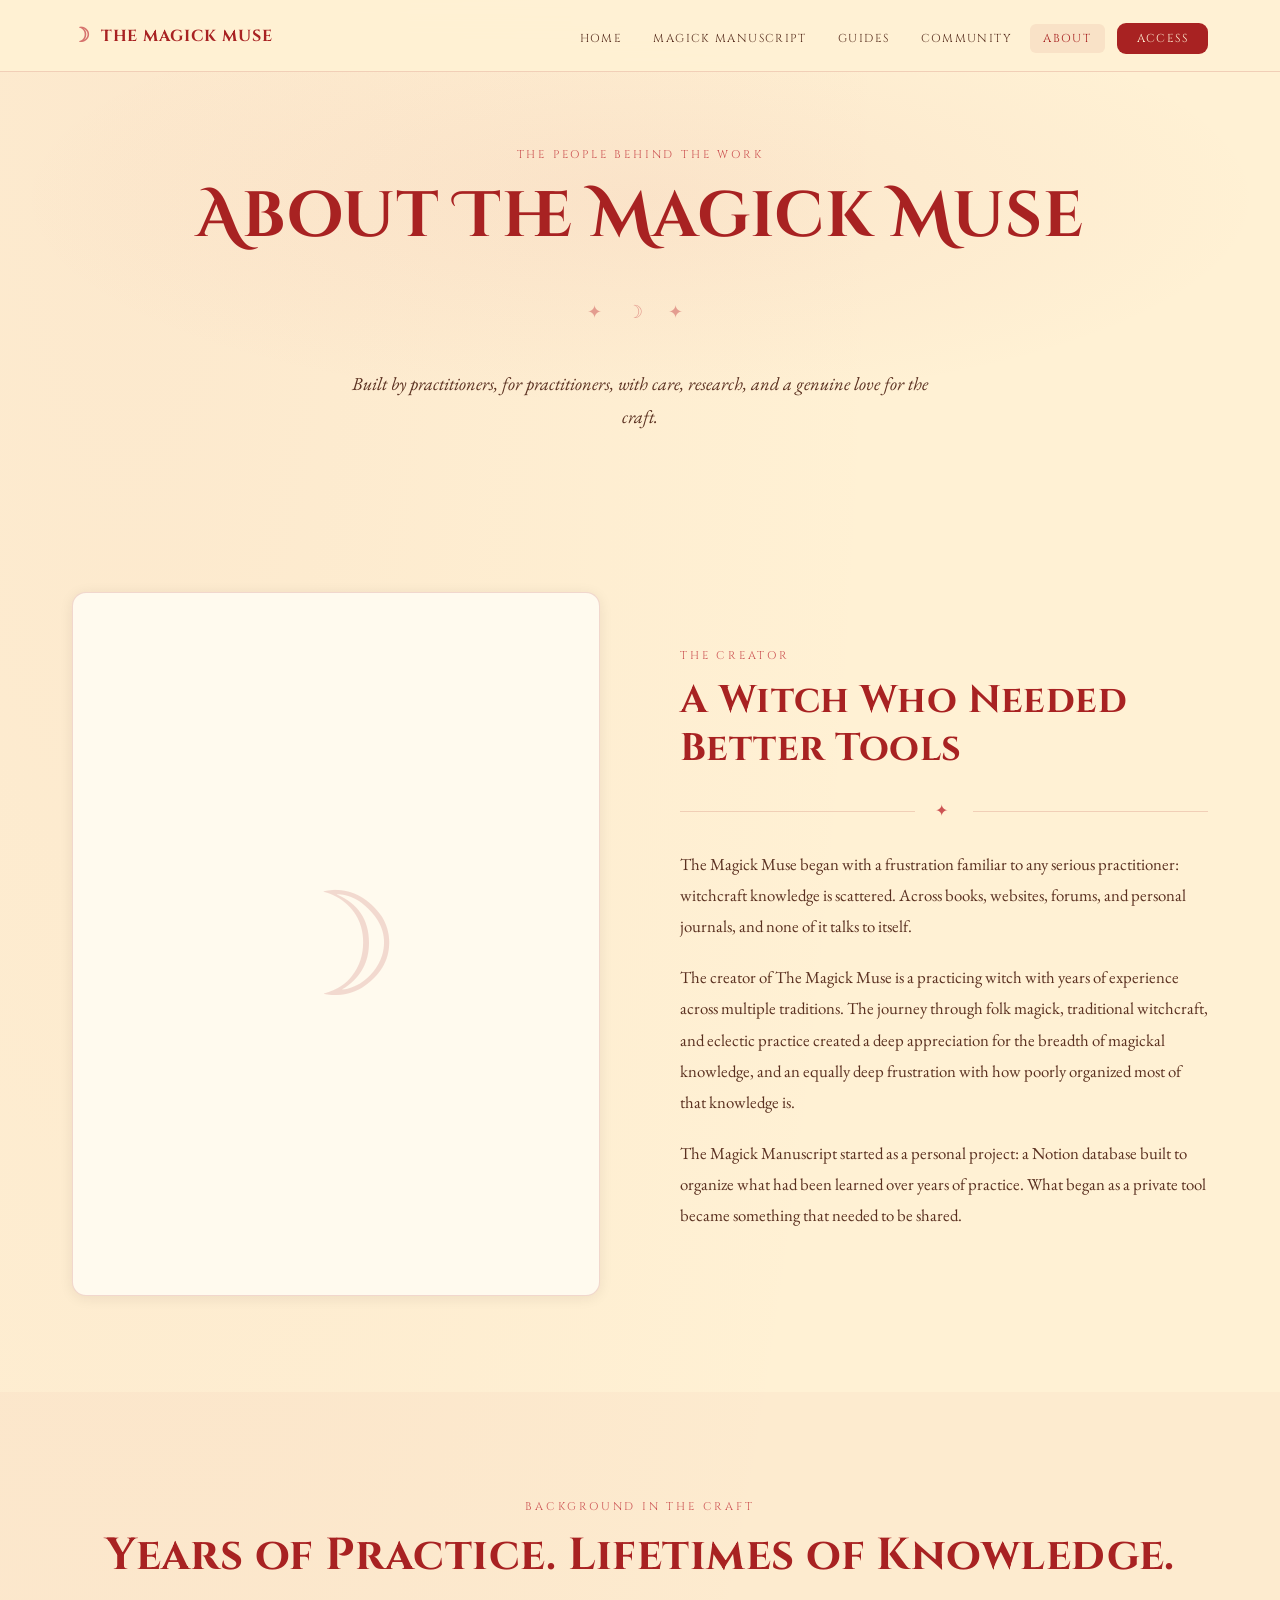
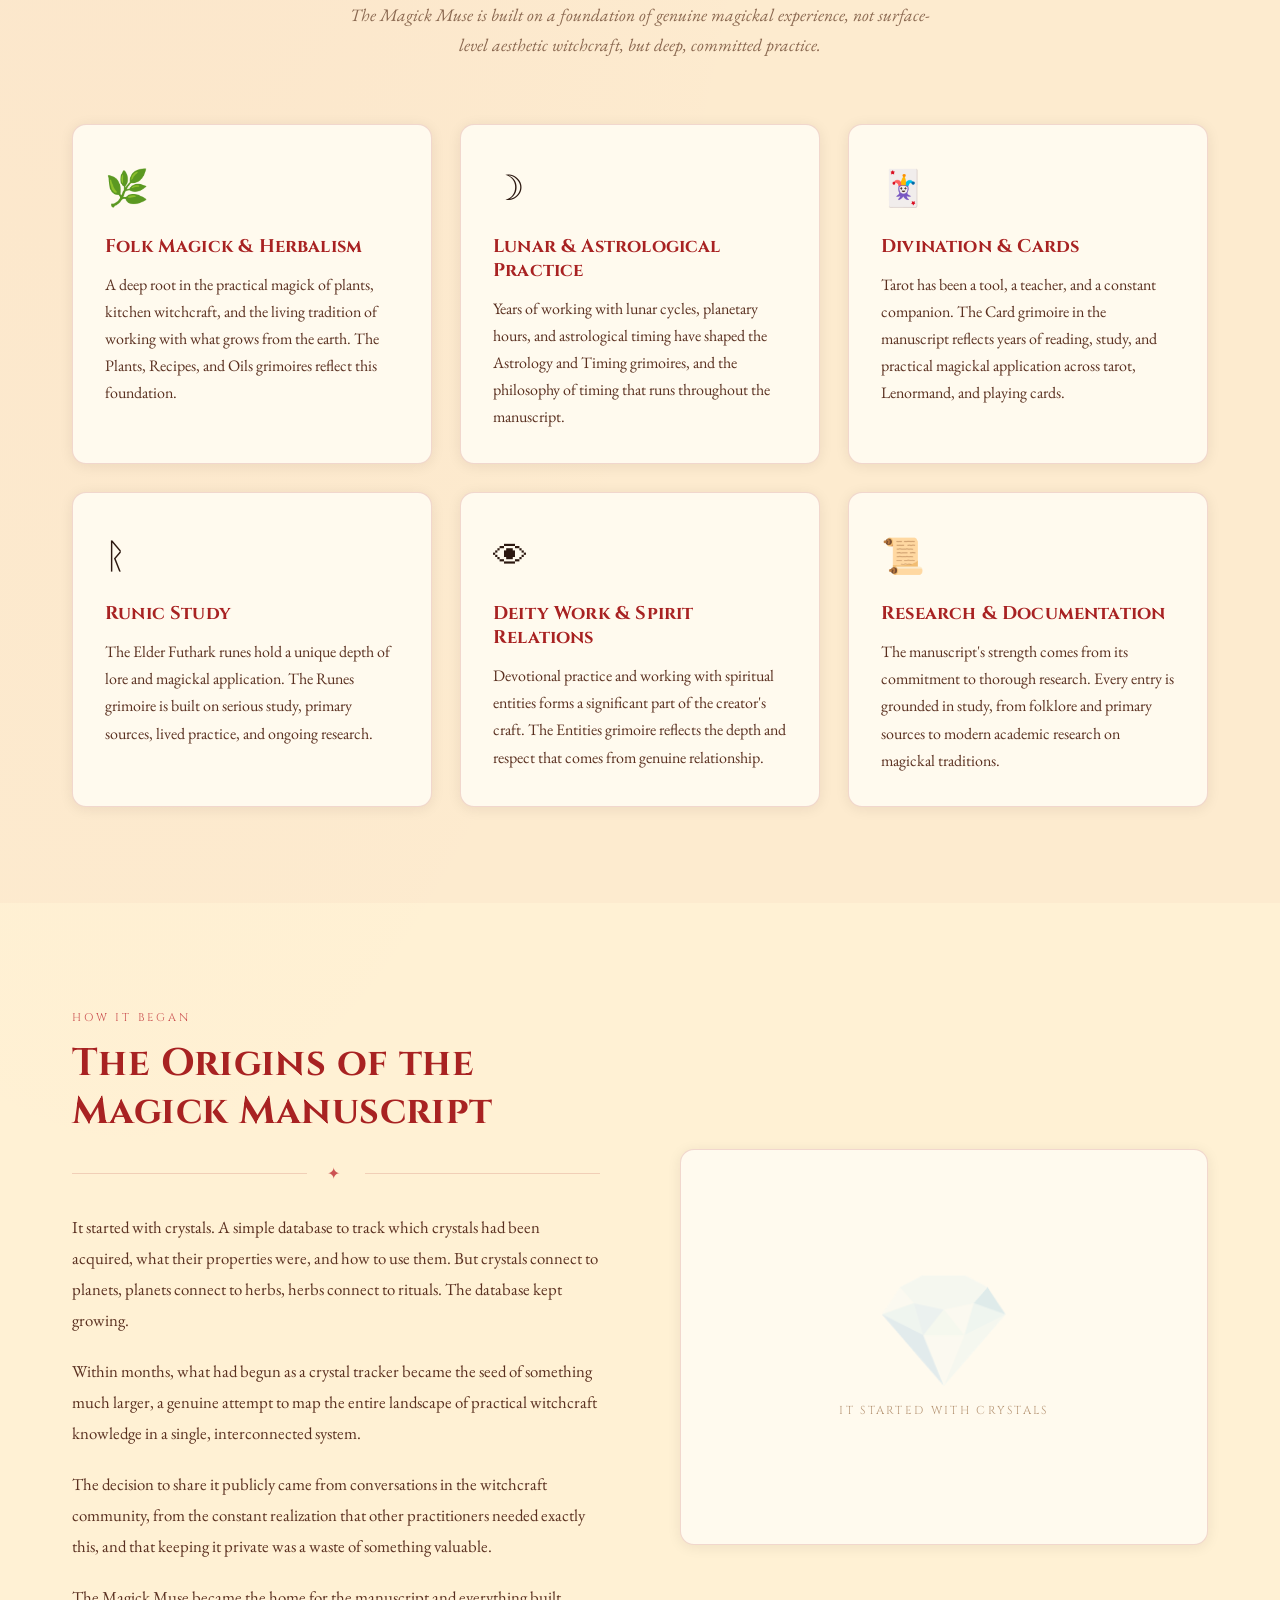
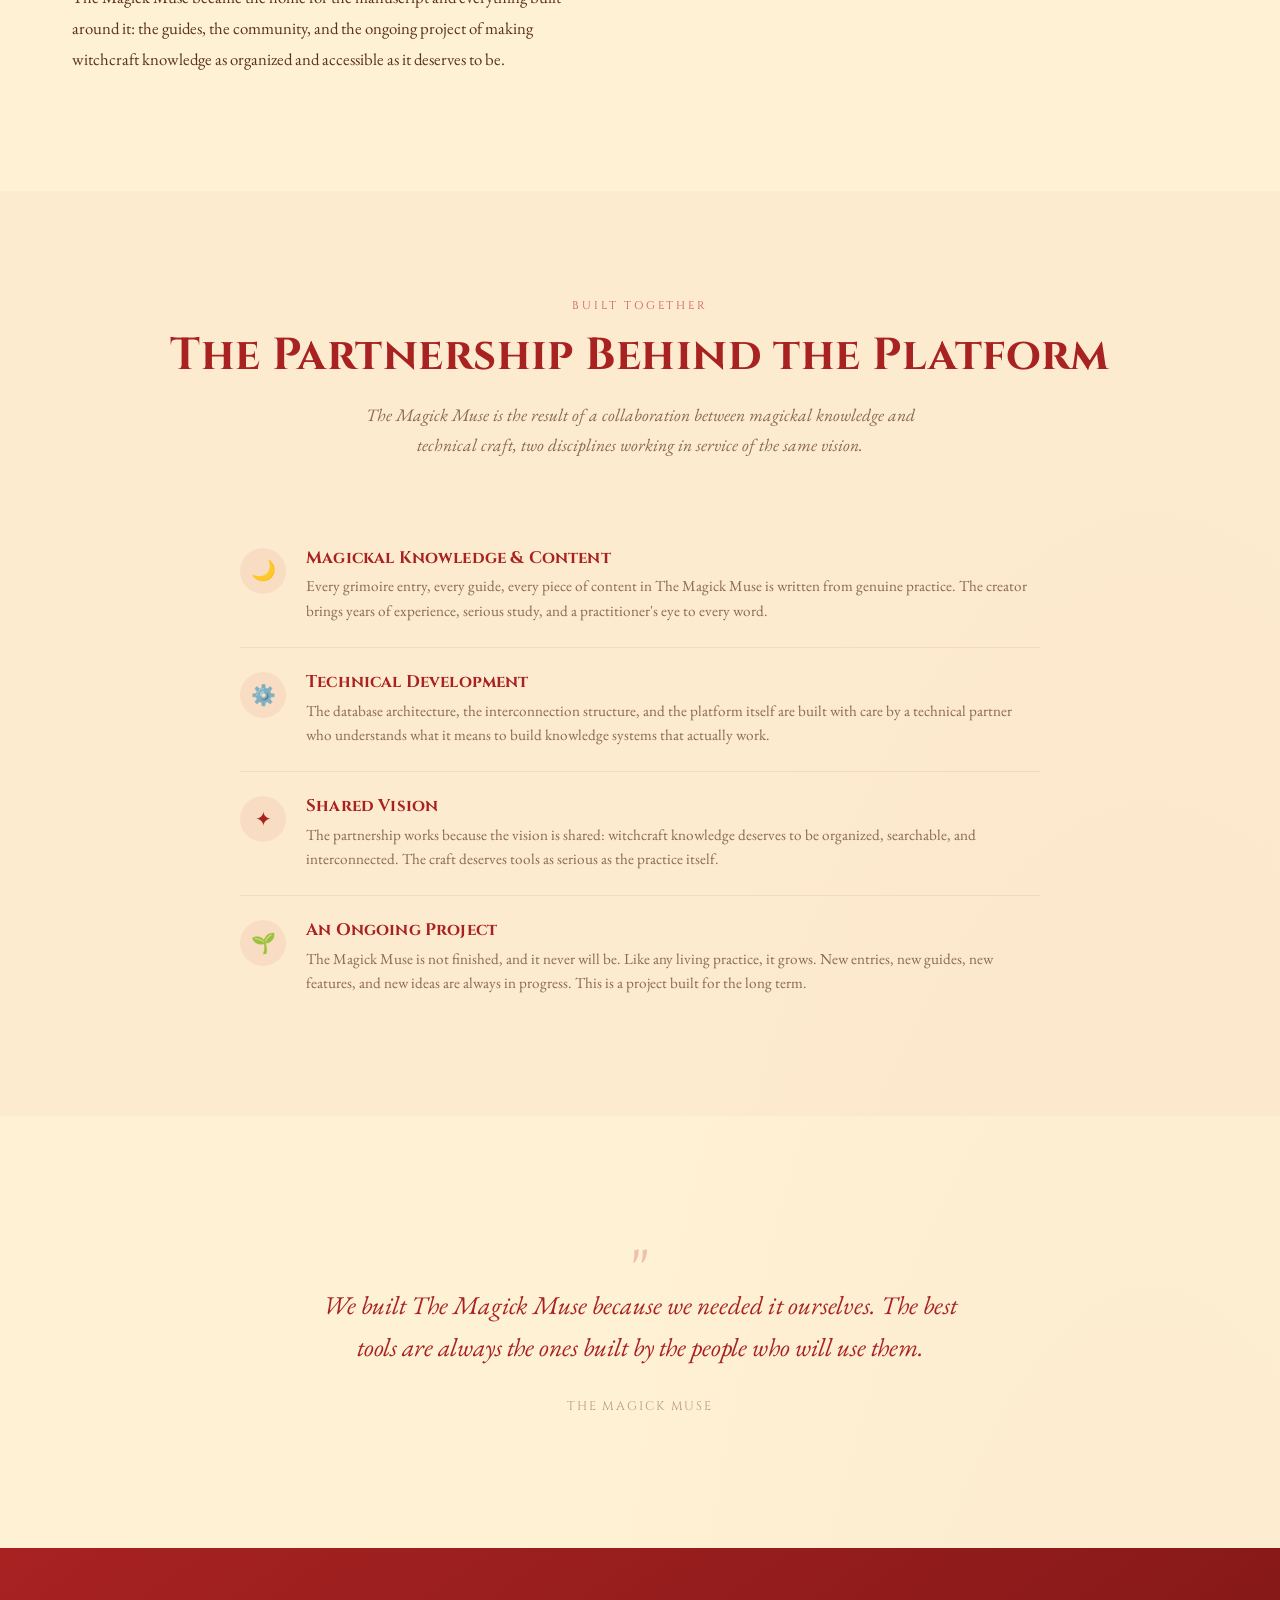
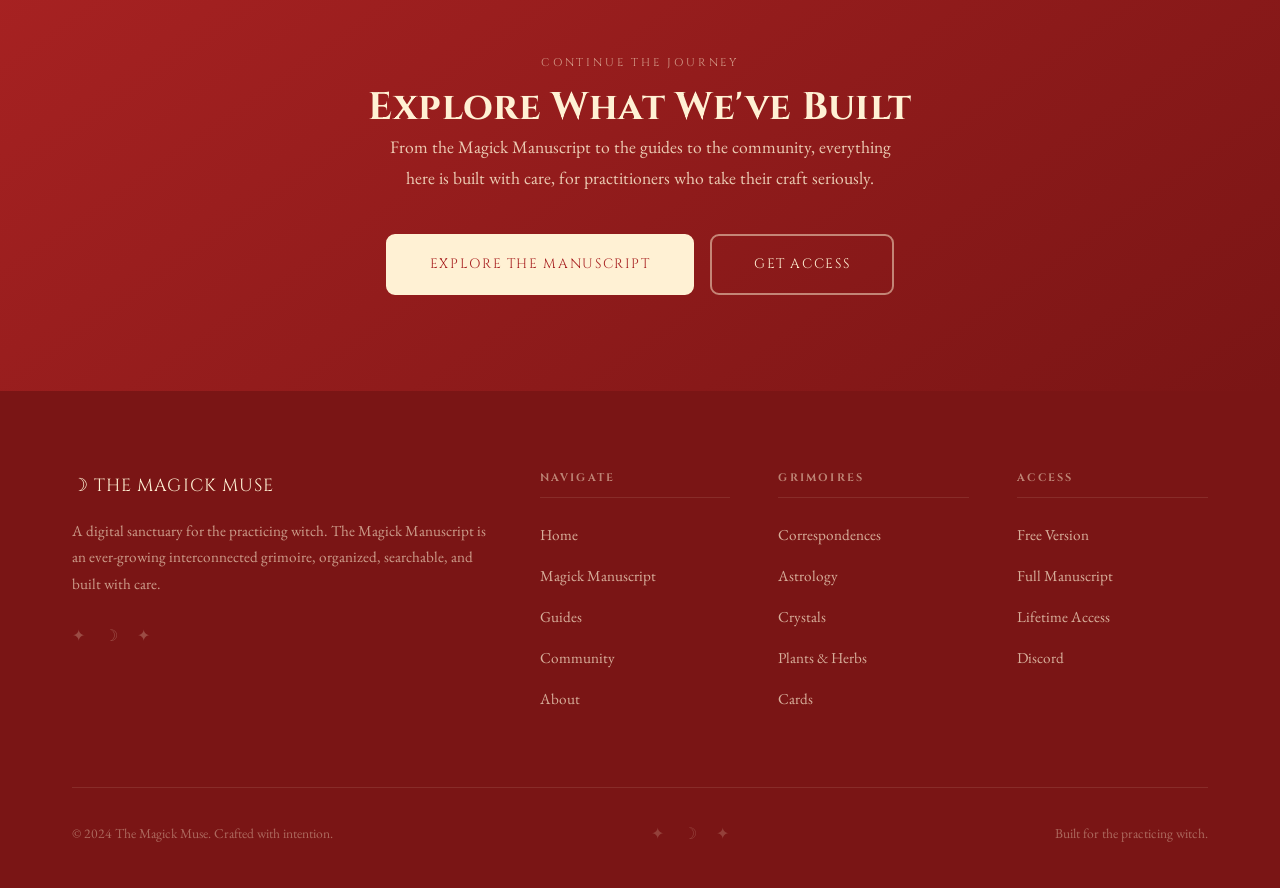
==== about.html @ 33ed50da "Add complete Magick Muse website (6 pages) Built full static site for The Magick Muse witchcraft kno" ====
<!DOCTYPE html>
<html lang="en">
<head>
  <meta charset="UTF-8" />
  <meta name="viewport" content="width=device-width, initial-scale=1.0" />
  <meta name="description" content="About The Magick Muse — who built it, why, and how the Magick Manuscript came to be." />
  <title>About — The Magick Muse</title>
  <link rel="stylesheet" href="styles.css" />
</head>
<body>

  <!-- NAVIGATION -->
  <nav class="nav" role="navigation" aria-label="Main navigation">
    <div class="nav-inner">
      <a href="index.html" class="nav-logo">
        <span class="nav-logo-symbol">☽</span>
        The Magick Muse
      </a>
      <button class="nav-toggle" aria-label="Toggle navigation" aria-expanded="false">
        <span></span><span></span><span></span>
      </button>
      <ul class="nav-links" role="list">
        <li><a href="index.html">Home</a></li>
        <li><a href="manuscript.html">Magick Manuscript</a></li>
        <li><a href="guides.html">Guides</a></li>
        <li><a href="community.html">Community</a></li>
        <li><a href="about.html" class="active">About</a></li>
        <li><a href="access.html" class="nav-cta">Access</a></li>
      </ul>
    </div>
  </nav>

  <main>

    <!-- PAGE HERO -->
    <section class="page-hero">
      <div class="container page-hero-inner">
        <span class="section-label">The People Behind the Work</span>
        <h1>About The Magick Muse</h1>
        <div class="ornament-line" aria-hidden="true">✦ ☽ ✦</div>
        <p>
          Built by practitioners, for practitioners, with care, research,
          and a genuine love for the craft.
        </p>
      </div>
    </section>

    <!-- CREATOR STORY -->
    <section class="section">
      <div class="container">
        <div class="content-split">
          <div class="about-portrait reveal" aria-hidden="true">☽</div>

          <div class="content-text reveal reveal-delay-2">
            <span class="section-label">The Creator</span>
            <h2>A Witch Who Needed Better Tools</h2>
            <div class="sep"><span class="sep-icon">✦</span></div>
            <p>
              The Magick Muse began with a frustration familiar to any serious practitioner:
              witchcraft knowledge is scattered. Across books, websites, forums, and personal
              journals, and none of it talks to itself.
            </p>
            <p>
              The creator of The Magick Muse is a practicing witch with years of experience
              across multiple traditions. The journey through folk magick, traditional witchcraft,
              and eclectic practice created a deep appreciation for the breadth of magickal
              knowledge, and an equally deep frustration with how poorly organized
              most of that knowledge is.
            </p>
            <p>
              The Magick Manuscript started as a personal project: a Notion database built
              to organize what had been learned over years of practice. What began as a private
              tool became something that needed to be shared.
            </p>
          </div>
        </div>
      </div>
    </section>

    <!-- BACKGROUND IN CRAFT -->
    <section class="section section-alt">
      <div class="container">
        <div class="section-header">
          <span class="section-label">Background in the Craft</span>
          <h2 class="section-title">Years of Practice. Lifetimes of Knowledge.</h2>
          <p class="section-subtitle">
            The Magick Muse is built on a foundation of genuine magickal experience,
            not surface-level aesthetic witchcraft, but deep, committed practice.
          </p>
        </div>

        <div class="grid-3">
          <div class="card reveal">
            <span class="card-icon" aria-hidden="true">🌿</span>
            <h3 class="card-title">Folk Magick &amp; Herbalism</h3>
            <p class="card-text">
              A deep root in the practical magick of plants, kitchen witchcraft, and the
              living tradition of working with what grows from the earth. The Plants,
              Recipes, and Oils grimoires reflect this foundation.
            </p>
          </div>

          <div class="card reveal reveal-delay-2">
            <span class="card-icon" aria-hidden="true">☽</span>
            <h3 class="card-title">Lunar &amp; Astrological Practice</h3>
            <p class="card-text">
              Years of working with lunar cycles, planetary hours, and astrological
              timing have shaped the Astrology and Timing grimoires, and the philosophy
              of timing that runs throughout the manuscript.
            </p>
          </div>

          <div class="card reveal reveal-delay-4">
            <span class="card-icon" aria-hidden="true">🃏</span>
            <h3 class="card-title">Divination &amp; Cards</h3>
            <p class="card-text">
              Tarot has been a tool, a teacher, and a constant companion. The Card
              grimoire in the manuscript reflects years of reading, study, and practical
              magickal application across tarot, Lenormand, and playing cards.
            </p>
          </div>

          <div class="card reveal">
            <span class="card-icon" aria-hidden="true">ᚱ</span>
            <h3 class="card-title">Runic Study</h3>
            <p class="card-text">
              The Elder Futhark runes hold a unique depth of lore and magickal application.
              The Runes grimoire is built on serious study, primary sources, lived practice,
              and ongoing research.
            </p>
          </div>

          <div class="card reveal reveal-delay-2">
            <span class="card-icon" aria-hidden="true">👁</span>
            <h3 class="card-title">Deity Work &amp; Spirit Relations</h3>
            <p class="card-text">
              Devotional practice and working with spiritual entities forms a significant
              part of the creator's craft. The Entities grimoire reflects the depth
              and respect that comes from genuine relationship.
            </p>
          </div>

          <div class="card reveal reveal-delay-4">
            <span class="card-icon" aria-hidden="true">📜</span>
            <h3 class="card-title">Research &amp; Documentation</h3>
            <p class="card-text">
              The manuscript's strength comes from its commitment to thorough research.
              Every entry is grounded in study, from folklore and primary sources to
              modern academic research on magickal traditions.
            </p>
          </div>
        </div>
      </div>
    </section>

    <!-- ORIGINS OF THE PROJECT -->
    <section class="section">
      <div class="container">
        <div class="content-split">
          <div class="content-text reveal">
            <span class="section-label">How It Began</span>
            <h2>The Origins of the Magick Manuscript</h2>
            <div class="sep"><span class="sep-icon">✦</span></div>
            <p>
              It started with crystals. A simple database to track which crystals had
              been acquired, what their properties were, and how to use them. But crystals
              connect to planets, planets connect to herbs, herbs connect to rituals.
              The database kept growing.
            </p>
            <p>
              Within months, what had begun as a crystal tracker became the seed of
              something much larger, a genuine attempt to map the entire landscape of
              practical witchcraft knowledge in a single, interconnected system.
            </p>
            <p>
              The decision to share it publicly came from conversations in the witchcraft
              community, from the constant realization that other practitioners needed
              exactly this, and that keeping it private was a waste of something valuable.
            </p>
            <p>
              The Magick Muse became the home for the manuscript and everything built
              around it: the guides, the community, and the ongoing project of making
              witchcraft knowledge as organized and accessible as it deserves to be.
            </p>
          </div>

          <div class="content-visual reveal reveal-delay-2">
            <div class="content-visual-symbol" aria-hidden="true">💎</div>
            <span class="content-visual-label">It Started with Crystals</span>
          </div>
        </div>
      </div>
    </section>

    <!-- PARTNERSHIP -->
    <section class="section section-alt">
      <div class="container">
        <div class="section-header">
          <span class="section-label">Built Together</span>
          <h2 class="section-title">The Partnership Behind the Platform</h2>
          <p class="section-subtitle">
            The Magick Muse is the result of a collaboration between magickal knowledge
            and technical craft, two disciplines working in service of the same vision.
          </p>
        </div>

        <div style="max-width: 800px; margin: 0 auto;">
          <div class="feature-list">
            <div class="feature-item reveal">
              <div class="feature-icon" aria-hidden="true">🌙</div>
              <div class="feature-body">
                <h4>Magickal Knowledge &amp; Content</h4>
                <p>
                  Every grimoire entry, every guide, every piece of content in The Magick Muse
                  is written from genuine practice. The creator brings years of experience,
                  serious study, and a practitioner's eye to every word.
                </p>
              </div>
            </div>
            <div class="feature-item reveal reveal-delay-1">
              <div class="feature-icon" aria-hidden="true">⚙️</div>
              <div class="feature-body">
                <h4>Technical Development</h4>
                <p>
                  The database architecture, the interconnection structure, and the platform
                  itself are built with care by a technical partner who understands what it
                  means to build knowledge systems that actually work.
                </p>
              </div>
            </div>
            <div class="feature-item reveal reveal-delay-2">
              <div class="feature-icon" aria-hidden="true">✦</div>
              <div class="feature-body">
                <h4>Shared Vision</h4>
                <p>
                  The partnership works because the vision is shared: witchcraft knowledge
                  deserves to be organized, searchable, and interconnected. The craft deserves
                  tools as serious as the practice itself.
                </p>
              </div>
            </div>
            <div class="feature-item reveal reveal-delay-3">
              <div class="feature-icon" aria-hidden="true">🌱</div>
              <div class="feature-body">
                <h4>An Ongoing Project</h4>
                <p>
                  The Magick Muse is not finished, and it never will be. Like any living practice,
                  it grows. New entries, new guides, new features, and new ideas are always in progress.
                  This is a project built for the long term.
                </p>
              </div>
            </div>
          </div>
        </div>
      </div>
    </section>

    <!-- PHILOSOPHY -->
    <section class="section-sm">
      <div class="container">
        <div class="quote-block reveal">
          <div class="quote-mark" aria-hidden="true">"</div>
          <p class="quote-text">
            We built The Magick Muse because we needed it ourselves. The best
            tools are always the ones built by the people who will use them.
          </p>
          <span class="quote-source">The Magick Muse</span>
        </div>
      </div>
    </section>

    <!-- CTA -->
    <section class="cta-section">
      <div class="container">
        <span class="section-label">Continue the Journey</span>
        <h2>Explore What We've Built</h2>
        <p>
          From the Magick Manuscript to the guides to the community, everything here
          is built with care, for practitioners who take their craft seriously.
        </p>
        <div class="btn-group center">
          <a href="manuscript.html" class="btn btn-cream btn-lg">Explore the Manuscript</a>
          <a href="access.html" class="btn btn-secondary btn-lg" style="border-color: rgba(255,241,212,0.5); color: var(--cream);">
            Get Access
          </a>
        </div>
      </div>
    </section>

  </main>

  <!-- FOOTER -->
  <footer class="footer">
    <div class="container">
      <div class="footer-grid">
        <div class="footer-brand">
          <span class="footer-logo">☽ The Magick Muse</span>
          <p>
            A digital sanctuary for the practicing witch. The Magick Manuscript is an ever-growing
            interconnected grimoire, organized, searchable, and built with care.
          </p>
          <div class="footer-deco" aria-hidden="true">✦ ☽ ✦</div>
        </div>
        <div class="footer-col">
          <h5>Navigate</h5>
          <ul>
            <li><a href="index.html">Home</a></li>
            <li><a href="manuscript.html">Magick Manuscript</a></li>
            <li><a href="guides.html">Guides</a></li>
            <li><a href="community.html">Community</a></li>
            <li><a href="about.html">About</a></li>
          </ul>
        </div>
        <div class="footer-col">
          <h5>Grimoires</h5>
          <ul>
            <li><a href="manuscript.html">Correspondences</a></li>
            <li><a href="manuscript.html">Astrology</a></li>
            <li><a href="manuscript.html">Crystals</a></li>
            <li><a href="manuscript.html">Plants &amp; Herbs</a></li>
            <li><a href="manuscript.html">Cards</a></li>
          </ul>
        </div>
        <div class="footer-col">
          <h5>Access</h5>
          <ul>
            <li><a href="access.html">Free Version</a></li>
            <li><a href="access.html">Full Manuscript</a></li>
            <li><a href="access.html">Lifetime Access</a></li>
            <li><a href="community.html">Discord</a></li>
          </ul>
        </div>
      </div>
      <div class="footer-bottom">
        <p>© 2024 The Magick Muse. Crafted with intention.</p>
        <span class="footer-bottom-sym" aria-hidden="true">✦ ☽ ✦</span>
        <p>Built for the practicing witch.</p>
      </div>
    </div>
  </footer>

  <script src="script.js"></script>
</body>
</html>
---- styles.css ----
/*
 * THE MAGICK MUSE — Main Stylesheet
 * Font Mapping:
 *   "Magic Retro"  → Cinzel Decorative  (hero titles, display use only)
 *   "Franceus"     → EB Garamond        (all body / readable text)
 */

@import url('https://fonts.googleapis.com/css2?family=Cinzel+Decorative:wght@400;700&family=Cinzel:wght@400;500;600;700&family=EB+Garamond:ital,wght@0,400;0,500;0,600;1,400;1,500&display=swap');

/* ============================================
   CSS CUSTOM PROPERTIES
   ============================================ */

:root {
  /* Brand Colors */
  --cream:        #fff1d4;
  --cream-light:  #fffcf0;
  --cream-mid:    #f7e8c0;
  --muted-red:    #cc5353;
  --deep-red:     #a82222;
  --dark-red:     #7a1515;

  /* Text */
  --text-dark:    #2c1810;
  --text-mid:     #5a3020;
  --text-light:   #8a6850;
  --text-faint:   #b89878;

  /* Surface */
  --card-bg:      #fffaee;
  --card-bg-alt:  rgba(255, 248, 235, 0.85);

  /* Borders & Shadows */
  --border:       rgba(168, 34, 34, 0.16);
  --border-light: rgba(168, 34, 34, 0.08);
  --shadow-xs:    0 1px 6px  rgba(44, 24, 16, 0.06);
  --shadow-sm:    0 2px 14px rgba(44, 24, 16, 0.08);
  --shadow:       0 4px 28px rgba(44, 24, 16, 0.11);
  --shadow-lg:    0 8px 44px rgba(44, 24, 16, 0.15);

  /* Layout */
  --radius:       14px;
  --radius-sm:    9px;
  --radius-xs:    6px;
  --max-width:    1200px;
  --nav-h:        72px;

  /* Transitions */
  --ease:         0.3s ease;
  --ease-out:     0.4s cubic-bezier(0.22, 0.61, 0.36, 1);

  /* Fonts */
  --font-display: 'Cinzel Decorative', Georgia, serif;
  --font-heading: 'Cinzel', Georgia, serif;
  --font-body:    'EB Garamond', 'Garamond', Georgia, serif;
}

/* ============================================
   RESET & BASE
   ============================================ */

*, *::before, *::after {
  box-sizing: border-box;
  margin: 0;
  padding: 0;
}

html {
  scroll-behavior: smooth;
  -webkit-text-size-adjust: 100%;
}

body {
  font-family: var(--font-body);
  font-size: 18px;
  line-height: 1.75;
  color: var(--text-dark);
  background-color: var(--cream);
  background-image:
    radial-gradient(ellipse 60% 50% at 10% 0%,   rgba(204, 83, 83, 0.055) 0%, transparent 100%),
    radial-gradient(ellipse 50% 40% at 90% 100%,  rgba(168, 34, 34, 0.04)  0%, transparent 100%);
  min-height: 100vh;
}

img {
  display: block;
  max-width: 100%;
}

ul { list-style: none; }

/* ============================================
   TYPOGRAPHY
   ============================================ */

h1, h2, h3, h4, h5, h6 {
  font-family: var(--font-heading);
  color: var(--deep-red);
  line-height: 1.25;
  letter-spacing: 0.01em;
}

h1 { font-size: clamp(2rem,   5vw,  3.5rem); }
h2 { font-size: clamp(1.6rem, 3vw,  2.4rem); }
h3 { font-size: clamp(1.2rem, 2vw,  1.6rem); }
h4 { font-size: 1.15rem; }

p {
  font-family: var(--font-body);
  color: var(--text-mid);
  margin-bottom: 1.1rem;
}
p:last-child { margin-bottom: 0; }

a {
  color: var(--deep-red);
  text-decoration: none;
  transition: color var(--ease);
}
a:hover { color: var(--muted-red); }

strong { font-weight: 600; color: var(--text-dark); }

em { font-style: italic; }

/* ============================================
   NAVIGATION
   ============================================ */

.nav {
  position: fixed;
  top: 0; left: 0; right: 0;
  z-index: 900;
  height: var(--nav-h);
  background: rgba(255, 241, 212, 0.92);
  backdrop-filter: blur(16px);
  -webkit-backdrop-filter: blur(16px);
  border-bottom: 1px solid var(--border);
}

.nav-inner {
  max-width: var(--max-width);
  margin: 0 auto;
  padding: 0 2rem;
  height: 100%;
  display: flex;
  align-items: center;
  justify-content: space-between;
  gap: 2rem;
}

.nav-logo {
  display: flex;
  align-items: center;
  gap: 0.6rem;
  font-family: var(--font-heading);
  font-size: 1rem;
  font-weight: 700;
  color: var(--deep-red);
  letter-spacing: 0.06em;
  text-transform: uppercase;
  white-space: nowrap;
}
.nav-logo:hover { color: var(--dark-red); }

.nav-logo-symbol {
  font-size: 1.25rem;
  color: var(--muted-red);
  opacity: 0.8;
}

.nav-links {
  display: flex;
  align-items: center;
  gap: 0.25rem;
}

.nav-links a {
  font-family: var(--font-heading);
  font-size: 0.72rem;
  letter-spacing: 0.12em;
  text-transform: uppercase;
  color: var(--text-mid);
  padding: 0.45rem 0.85rem;
  border-radius: var(--radius-xs);
  transition: all var(--ease);
  white-space: nowrap;
}
.nav-links a:hover,
.nav-links a.active {
  color: var(--deep-red);
  background: rgba(168, 34, 34, 0.07);
}

.nav-cta {
  background: var(--deep-red) !important;
  color: var(--cream) !important;
  padding: 0.5rem 1.25rem !important;
  border-radius: var(--radius-sm) !important;
  margin-left: 0.5rem;
}
.nav-cta:hover {
  background: var(--dark-red) !important;
  color: var(--cream) !important;
}

/* Mobile Toggle */
.nav-toggle {
  display: none;
  flex-direction: column;
  justify-content: center;
  gap: 5px;
  width: 36px; height: 36px;
  background: none;
  border: none;
  cursor: pointer;
  padding: 6px;
}
.nav-toggle span {
  display: block;
  width: 100%;
  height: 2px;
  background: var(--deep-red);
  border-radius: 2px;
  transition: all var(--ease);
}
.nav-toggle.open span:nth-child(1) { transform: translateY(7px) rotate(45deg); }
.nav-toggle.open span:nth-child(2) { opacity: 0; }
.nav-toggle.open span:nth-child(3) { transform: translateY(-7px) rotate(-45deg); }

/* ============================================
   LAYOUT UTILITIES
   ============================================ */

.container {
  max-width: var(--max-width);
  margin: 0 auto;
  padding: 0 2rem;
}

.section {
  padding: 6rem 0;
}
.section-lg {
  padding: 8rem 0;
}
.section-sm {
  padding: 4rem 0;
}

.section-alt {
  background: rgba(204, 83, 83, 0.04);
}

.section-header {
  text-align: center;
  margin-bottom: 4rem;
}

.section-label {
  display: inline-block;
  font-family: var(--font-heading);
  font-size: 0.7rem;
  letter-spacing: 0.25em;
  text-transform: uppercase;
  color: var(--muted-red);
  margin-bottom: 0.75rem;
}

.section-title {
  font-size: clamp(1.8rem, 3.5vw, 2.8rem);
  color: var(--deep-red);
  margin-bottom: 1rem;
}

.section-subtitle {
  font-size: 1.1rem;
  color: var(--text-light);
  max-width: 580px;
  margin: 0 auto;
  font-style: italic;
  line-height: 1.7;
}

/* Decorative Separators */
.sep {
  display: flex;
  align-items: center;
  gap: 1.25rem;
  margin: 1.5rem 0;
}
.sep.center { justify-content: center; }

.sep::before,
.sep::after {
  content: '';
  flex: 1;
  height: 1px;
  background: var(--border);
  max-width: 240px;
}

.sep-icon {
  color: var(--muted-red);
  font-size: 1rem;
  letter-spacing: 0.3em;
  flex-shrink: 0;
}

.ornament-line {
  text-align: center;
  color: var(--muted-red);
  opacity: 0.5;
  font-size: 1.1rem;
  letter-spacing: 0.6em;
  margin: 2.5rem 0;
}

/* ============================================
   BUTTONS
   ============================================ */

.btn {
  display: inline-flex;
  align-items: center;
  justify-content: center;
  gap: 0.5rem;
  padding: 0.85rem 2.1rem;
  font-family: var(--font-heading);
  font-size: 0.78rem;
  letter-spacing: 0.12em;
  text-transform: uppercase;
  border-radius: var(--radius-sm);
  border: 2px solid transparent;
  cursor: pointer;
  transition: all var(--ease-out);
  text-decoration: none;
  white-space: nowrap;
}

.btn-primary {
  background: var(--deep-red);
  color: var(--cream);
  border-color: var(--deep-red);
}
.btn-primary:hover {
  background: var(--dark-red);
  color: var(--cream);
  border-color: var(--dark-red);
  transform: translateY(-2px);
  box-shadow: 0 6px 20px rgba(168, 34, 34, 0.32);
}

.btn-secondary {
  background: transparent;
  color: var(--deep-red);
  border-color: var(--deep-red);
}
.btn-secondary:hover {
  background: var(--deep-red);
  color: var(--cream);
  transform: translateY(-2px);
  box-shadow: 0 6px 20px rgba(168, 34, 34, 0.22);
}

.btn-ghost {
  background: rgba(168, 34, 34, 0.07);
  color: var(--deep-red);
  border-color: var(--border);
}
.btn-ghost:hover {
  background: rgba(168, 34, 34, 0.13);
  color: var(--dark-red);
  transform: translateY(-1px);
}

.btn-cream {
  background: var(--cream);
  color: var(--deep-red);
  border-color: var(--cream);
}
.btn-cream:hover {
  background: var(--cream-light);
  color: var(--dark-red);
  transform: translateY(-2px);
}

.btn-lg {
  padding: 1.05rem 2.6rem;
  font-size: 0.85rem;
}

.btn-group {
  display: flex;
  flex-wrap: wrap;
  gap: 1rem;
  align-items: center;
}
.btn-group.center { justify-content: center; }

/* ============================================
   CARDS
   ============================================ */

.card {
  background: var(--card-bg);
  border: 1px solid var(--border);
  border-radius: var(--radius);
  padding: 2rem;
  box-shadow: var(--shadow-sm);
  transition: all var(--ease-out);
}
.card:hover {
  transform: translateY(-4px);
  box-shadow: var(--shadow);
}

.card-icon {
  font-size: 2.2rem;
  margin-bottom: 1rem;
  display: block;
}

.card-label {
  font-family: var(--font-heading);
  font-size: 0.65rem;
  letter-spacing: 0.2em;
  text-transform: uppercase;
  color: var(--muted-red);
  margin-bottom: 0.5rem;
  display: block;
}

.card-title {
  font-family: var(--font-heading);
  font-size: 1.15rem;
  color: var(--deep-red);
  margin-bottom: 0.75rem;
  line-height: 1.3;
}

.card-text {
  font-size: 1rem;
  color: var(--text-mid);
  line-height: 1.7;
}

/* Grids */
.grid-2 { display: grid; grid-template-columns: repeat(2, 1fr); gap: 2rem; }
.grid-3 { display: grid; grid-template-columns: repeat(3, 1fr); gap: 1.75rem; }
.grid-4 { display: grid; grid-template-columns: repeat(4, 1fr); gap: 1.5rem; }

/* ============================================
   GRIMOIRE CATEGORY CARDS
   ============================================ */

.grimoire-grid {
  display: grid;
  grid-template-columns: repeat(auto-fill, minmax(148px, 1fr));
  gap: 1.25rem;
}

.grimoire-card {
  background: var(--card-bg);
  border: 1px solid var(--border);
  border-radius: var(--radius);
  padding: 1.75rem 1.25rem 1.5rem;
  text-align: center;
  cursor: pointer;
  transition: all var(--ease-out);
  box-shadow: var(--shadow-xs);
  position: relative;
  overflow: hidden;
}

.grimoire-card::after {
  content: '';
  position: absolute;
  bottom: 0; left: 0; right: 0;
  height: 3px;
  background: linear-gradient(90deg, var(--muted-red), var(--deep-red));
  transform: scaleX(0);
  transform-origin: left;
  transition: transform var(--ease);
}

.grimoire-card:hover::after { transform: scaleX(1); }

.grimoire-card:hover {
  transform: translateY(-5px);
  box-shadow: var(--shadow);
  border-color: rgba(204, 83, 83, 0.35);
}

.grimoire-card .gc-icon {
  font-size: 2rem;
  margin-bottom: 0.85rem;
  display: block;
  line-height: 1;
}

.grimoire-card .gc-name {
  font-family: var(--font-heading);
  font-size: 0.8rem;
  letter-spacing: 0.06em;
  color: var(--deep-red);
  line-height: 1.3;
}

.grimoire-card .gc-desc {
  font-size: 0.8rem;
  color: var(--text-faint);
  margin-top: 0.35rem;
  line-height: 1.4;
}

/* ============================================
   HERO SECTION
   ============================================ */

.hero {
  min-height: 100vh;
  padding-top: var(--nav-h);
  display: flex;
  align-items: center;
  position: relative;
  overflow: hidden;
}

.hero-bg-ornament {
  position: absolute;
  font-family: var(--font-display);
  font-size: 28rem;
  color: rgba(168, 34, 34, 0.035);
  line-height: 1;
  pointer-events: none;
  user-select: none;
  white-space: nowrap;
}
.hero-bg-ornament.left  { left: -6rem; top: 50%; transform: translateY(-50%); }
.hero-bg-ornament.right { right: -8rem; bottom: 5%; }

.hero-inner {
  text-align: center;
  max-width: 860px;
  margin: 0 auto;
  padding: 5rem 2rem 6rem;
  position: relative;
  z-index: 1;
}

.hero-overline {
  display: block;
  font-family: var(--font-heading);
  font-size: 0.72rem;
  letter-spacing: 0.35em;
  text-transform: uppercase;
  color: var(--muted-red);
  margin-bottom: 1.5rem;
}

.hero-title {
  font-family: var(--font-display);
  font-size: clamp(2.8rem, 8vw, 5.5rem);
  color: var(--deep-red);
  line-height: 1.1;
  margin-bottom: 0.5rem;
  text-shadow: 0 2px 30px rgba(168, 34, 34, 0.12);
  letter-spacing: 0.02em;
}

.hero-deco {
  display: block;
  font-size: 1.4rem;
  color: var(--muted-red);
  opacity: 0.55;
  letter-spacing: 0.6em;
  margin: 1.25rem 0;
}

.hero-subtitle {
  font-family: var(--font-body);
  font-size: clamp(1.05rem, 2vw, 1.25rem);
  color: var(--text-mid);
  max-width: 560px;
  margin: 0 auto 2.75rem;
  line-height: 1.75;
  font-style: italic;
}

/* ============================================
   PAGE HERO (inner pages)
   ============================================ */

.page-hero {
  padding: calc(var(--nav-h) + 4rem) 0 4rem;
  text-align: center;
  position: relative;
  overflow: hidden;
}

.page-hero::before {
  content: '';
  position: absolute;
  inset: 0;
  background: radial-gradient(ellipse 70% 60% at 50% 40%, rgba(204, 83, 83, 0.07) 0%, transparent 70%);
  pointer-events: none;
}

.page-hero-inner {
  position: relative;
  z-index: 1;
}

.page-hero h1 {
  font-family: var(--font-display);
  font-size: clamp(2.2rem, 6vw, 4rem);
  color: var(--deep-red);
  margin-bottom: 1.25rem;
}

.page-hero p {
  font-size: 1.15rem;
  color: var(--text-mid);
  max-width: 580px;
  margin: 0 auto;
  font-style: italic;
}

/* ============================================
   CONTENT SPLIT
   ============================================ */

.content-split {
  display: grid;
  grid-template-columns: 1fr 1fr;
  gap: 5rem;
  align-items: center;
}

.content-split.reverse .content-visual { order: -1; }

.content-text h2 {
  margin-bottom: 1.5rem;
}
.content-text p {
  font-size: 1.05rem;
  line-height: 1.85;
  margin-bottom: 1.25rem;
}
.content-text .btn-group { margin-top: 2rem; }

.content-visual {
  background: var(--card-bg);
  border: 1px solid var(--border);
  border-radius: var(--radius);
  aspect-ratio: 4/3;
  display: flex;
  align-items: center;
  justify-content: center;
  flex-direction: column;
  gap: 1rem;
  box-shadow: var(--shadow-sm);
  overflow: hidden;
  position: relative;
}

.content-visual-symbol {
  font-size: 7rem;
  color: rgba(168, 34, 34, 0.12);
  line-height: 1;
}

.content-visual-label {
  font-family: var(--font-heading);
  font-size: 0.72rem;
  letter-spacing: 0.2em;
  text-transform: uppercase;
  color: var(--text-faint);
}

/* ============================================
   FEATURE LIST
   ============================================ */

.feature-list {
  display: flex;
  flex-direction: column;
  gap: 0;
}

.feature-item {
  display: flex;
  align-items: flex-start;
  gap: 1.25rem;
  padding: 1.5rem 0;
  border-bottom: 1px solid var(--border-light);
}
.feature-item:last-child { border-bottom: none; }

.feature-icon {
  width: 46px;
  height: 46px;
  min-width: 46px;
  background: rgba(204, 83, 83, 0.09);
  border-radius: 50%;
  display: flex;
  align-items: center;
  justify-content: center;
  font-size: 1.25rem;
  color: var(--deep-red);
  flex-shrink: 0;
}

.feature-body h4 {
  font-size: 1.05rem;
  margin-bottom: 0.35rem;
  color: var(--deep-red);
}
.feature-body p {
  font-size: 0.95rem;
  color: var(--text-light);
  margin: 0;
  line-height: 1.6;
}

/* ============================================
   ACCESS / PRICING CARDS
   ============================================ */

.access-grid {
  display: grid;
  grid-template-columns: repeat(auto-fill, minmax(240px, 1fr));
  gap: 1.75rem;
}

.access-card {
  background: var(--card-bg);
  border: 1px solid var(--border);
  border-radius: var(--radius);
  padding: 2.5rem 2rem 2rem;
  text-align: center;
  transition: all var(--ease-out);
  box-shadow: var(--shadow-xs);
  position: relative;
  overflow: hidden;
  display: flex;
  flex-direction: column;
}

.access-card.featured {
  border-color: var(--muted-red);
  box-shadow: var(--shadow);
}

.access-card.featured::before {
  content: '';
  position: absolute;
  top: 0; left: 0; right: 0;
  height: 4px;
  background: linear-gradient(90deg, var(--muted-red), var(--deep-red));
}

.access-card:hover {
  transform: translateY(-6px);
  box-shadow: var(--shadow-lg);
}

.featured-badge {
  position: absolute;
  top: 1.25rem; right: 1.25rem;
  background: var(--muted-red);
  color: var(--cream);
  font-family: var(--font-heading);
  font-size: 0.62rem;
  letter-spacing: 0.12em;
  text-transform: uppercase;
  padding: 0.25rem 0.7rem;
  border-radius: 100px;
}

.access-card .ac-icon {
  font-size: 2.5rem;
  margin-bottom: 1rem;
}

.access-card .ac-title {
  font-family: var(--font-heading);
  font-size: 1.2rem;
  color: var(--deep-red);
  margin-bottom: 0.75rem;
}

.access-card .ac-desc {
  font-size: 1rem;
  color: var(--text-mid);
  line-height: 1.7;
  flex: 1;
  margin-bottom: 1.75rem;
}

/* ============================================
   GUIDE CARDS
   ============================================ */

.guide-grid {
  display: grid;
  grid-template-columns: repeat(auto-fill, minmax(280px, 1fr));
  gap: 1.75rem;
}

.guide-card {
  background: var(--card-bg);
  border: 1px solid var(--border);
  border-radius: var(--radius);
  padding: 2rem;
  transition: all var(--ease-out);
  box-shadow: var(--shadow-xs);
  display: flex;
  flex-direction: column;
}

.guide-card:hover {
  transform: translateY(-4px);
  box-shadow: var(--shadow);
  border-color: rgba(204, 83, 83, 0.3);
}

.guide-card .gc-tag {
  display: inline-block;
  font-family: var(--font-heading);
  font-size: 0.62rem;
  letter-spacing: 0.18em;
  text-transform: uppercase;
  color: var(--muted-red);
  background: rgba(204, 83, 83, 0.09);
  padding: 0.2rem 0.65rem;
  border-radius: 100px;
  margin-bottom: 1rem;
}

.guide-card h3 {
  font-size: 1.15rem;
  margin-bottom: 0.75rem;
  line-height: 1.35;
}

.guide-card p {
  font-size: 0.97rem;
  color: var(--text-light);
  line-height: 1.7;
  flex: 1;
  margin-bottom: 1.5rem;
}

.guide-card .guide-link {
  font-family: var(--font-heading);
  font-size: 0.72rem;
  letter-spacing: 0.12em;
  text-transform: uppercase;
  color: var(--deep-red);
  display: flex;
  align-items: center;
  gap: 0.4rem;
}
.guide-card .guide-link:hover { color: var(--muted-red); }
.guide-card .guide-link::after { content: '→'; }

/* ============================================
   COMMUNITY / DISCORD
   ============================================ */

.community-features {
  display: grid;
  grid-template-columns: repeat(auto-fill, minmax(200px, 1fr));
  gap: 1.25rem;
  margin: 2.5rem 0;
}

.comm-feature {
  background: rgba(255, 255, 255, 0.5);
  border: 1px solid var(--border-light);
  border-radius: var(--radius-sm);
  padding: 1.5rem;
  text-align: center;
}

.comm-feature .cf-icon {
  font-size: 1.8rem;
  margin-bottom: 0.75rem;
}

.comm-feature h4 {
  font-size: 0.95rem;
  margin-bottom: 0.35rem;
}

.comm-feature p {
  font-size: 0.88rem;
  color: var(--text-light);
  margin: 0;
  line-height: 1.6;
}

.discord-cta-block {
  background: linear-gradient(145deg, var(--deep-red) 0%, var(--dark-red) 100%);
  border-radius: var(--radius);
  padding: 4.5rem 3rem;
  text-align: center;
  color: var(--cream);
  position: relative;
  overflow: hidden;
}

.discord-cta-block::before {
  content: '☽ ✦ ☽';
  position: absolute;
  top: 2rem;
  left: 50%;
  transform: translateX(-50%);
  font-size: 1.1rem;
  letter-spacing: 0.6em;
  color: rgba(255, 241, 212, 0.2);
}

.discord-cta-block h2 {
  color: var(--cream);
  font-size: clamp(1.6rem, 3vw, 2.4rem);
  margin-bottom: 1rem;
}

.discord-cta-block p {
  color: rgba(255, 241, 212, 0.8);
  font-size: 1.1rem;
  max-width: 500px;
  margin: 0 auto 2.5rem;
  line-height: 1.7;
}

/* ============================================
   STATS ROW
   ============================================ */

.stats-row {
  display: flex;
  gap: 3rem;
  justify-content: center;
  flex-wrap: wrap;
  padding: 3rem 0;
}

.stat-item { text-align: center; }

.stat-num {
  font-family: var(--font-display);
  font-size: 2.8rem;
  color: var(--deep-red);
  line-height: 1;
  margin-bottom: 0.5rem;
  display: block;
}

.stat-label {
  font-family: var(--font-heading);
  font-size: 0.72rem;
  letter-spacing: 0.18em;
  text-transform: uppercase;
  color: var(--text-light);
}

/* ============================================
   QUOTE BLOCK
   ============================================ */

.quote-block {
  text-align: center;
  padding: 4rem 2rem;
  max-width: 720px;
  margin: 0 auto;
}

.quote-mark {
  font-family: var(--font-display);
  font-size: 4rem;
  color: var(--muted-red);
  opacity: 0.3;
  line-height: 1;
  margin-bottom: -1.5rem;
}

.quote-text {
  font-family: var(--font-body);
  font-size: clamp(1.2rem, 2.5vw, 1.6rem);
  font-style: italic;
  color: var(--deep-red);
  line-height: 1.65;
  margin-bottom: 1.25rem;
}

.quote-source {
  font-family: var(--font-heading);
  font-size: 0.78rem;
  letter-spacing: 0.15em;
  text-transform: uppercase;
  color: var(--text-faint);
}

/* ============================================
   HOW IT WORKS (Steps)
   ============================================ */

.steps-grid {
  display: grid;
  grid-template-columns: repeat(auto-fill, minmax(220px, 1fr));
  gap: 1.5rem;
  counter-reset: steps;
}

.step-card {
  background: var(--card-bg);
  border: 1px solid var(--border);
  border-radius: var(--radius);
  padding: 2rem 1.75rem;
  box-shadow: var(--shadow-xs);
  transition: all var(--ease-out);
  counter-increment: steps;
  position: relative;
}

.step-card:hover {
  transform: translateY(-4px);
  box-shadow: var(--shadow);
}

.step-num {
  display: flex;
  align-items: center;
  justify-content: center;
  width: 40px; height: 40px;
  background: rgba(168, 34, 34, 0.1);
  border-radius: 50%;
  font-family: var(--font-heading);
  font-size: 0.9rem;
  color: var(--deep-red);
  margin-bottom: 1rem;
}

.step-card h4 {
  font-size: 1rem;
  margin-bottom: 0.5rem;
}

.step-card p {
  font-size: 0.92rem;
  color: var(--text-light);
  line-height: 1.65;
  margin: 0;
}

/* ============================================
   ABOUT PAGE
   ============================================ */

.about-portrait {
  background: var(--card-bg);
  border: 1px solid var(--border);
  border-radius: var(--radius);
  aspect-ratio: 3/4;
  display: flex;
  align-items: center;
  justify-content: center;
  font-size: 9rem;
  color: rgba(168, 34, 34, 0.15);
  box-shadow: var(--shadow-sm);
}

/* ============================================
   CTA SECTION (inline)
   ============================================ */

.cta-section {
  background: linear-gradient(145deg, var(--deep-red) 0%, var(--dark-red) 100%);
  padding: 6rem 0;
  text-align: center;
  color: var(--cream);
}

.cta-section .section-label { color: rgba(255, 241, 212, 0.6); }
.cta-section h2 { color: var(--cream); }
.cta-section p { color: rgba(255, 241, 212, 0.82); max-width: 520px; margin: 0 auto 2.5rem; font-size: 1.1rem; }

/* ============================================
   FOOTER
   ============================================ */

.footer {
  background: var(--dark-red);
  color: rgba(255, 241, 212, 0.85);
  padding: 5rem 0 2.5rem;
}

.footer-grid {
  display: grid;
  grid-template-columns: 2.2fr 1fr 1fr 1fr;
  gap: 3rem;
  margin-bottom: 4rem;
}

.footer-brand .footer-logo {
  font-family: var(--font-heading);
  font-size: 1.1rem;
  color: var(--cream);
  letter-spacing: 0.06em;
  text-transform: uppercase;
  margin-bottom: 1rem;
  display: block;
}

.footer-brand p {
  color: rgba(255, 241, 212, 0.62);
  font-size: 0.95rem;
  line-height: 1.75;
}

.footer-deco {
  margin-top: 1.5rem;
  font-size: 1rem;
  letter-spacing: 0.5em;
  color: rgba(255, 241, 212, 0.25);
}

.footer-col h5 {
  font-family: var(--font-heading);
  font-size: 0.68rem;
  letter-spacing: 0.2em;
  text-transform: uppercase;
  color: rgba(255, 241, 212, 0.5);
  margin-bottom: 1.25rem;
  padding-bottom: 0.75rem;
  border-bottom: 1px solid rgba(255, 241, 212, 0.1);
}

.footer-col ul li { margin-bottom: 0.6rem; }

.footer-col ul li a {
  color: rgba(255, 241, 212, 0.7);
  font-family: var(--font-body);
  font-size: 0.95rem;
  transition: color var(--ease);
}
.footer-col ul li a:hover { color: var(--cream); }

.footer-bottom {
  border-top: 1px solid rgba(255, 241, 212, 0.1);
  padding-top: 2rem;
  display: flex;
  justify-content: space-between;
  align-items: center;
  gap: 1rem;
}

.footer-bottom p {
  color: rgba(255, 241, 212, 0.38);
  font-size: 0.85rem;
  margin: 0;
}

.footer-bottom-sym {
  font-size: 1rem;
  letter-spacing: 0.5em;
  color: rgba(255, 241, 212, 0.2);
}

/* ============================================
   SCROLL ANIMATIONS
   ============================================ */

.reveal {
  opacity: 0;
  transform: translateY(28px);
  transition: opacity 0.75s ease, transform 0.75s ease;
}
.reveal.visible {
  opacity: 1;
  transform: translateY(0);
}
.reveal-delay-1 { transition-delay: 0.1s; }
.reveal-delay-2 { transition-delay: 0.2s; }
.reveal-delay-3 { transition-delay: 0.3s; }
.reveal-delay-4 { transition-delay: 0.4s; }

/* ============================================
   RESPONSIVE — TABLET
   ============================================ */

@media (max-width: 1024px) {
  .footer-grid {
    grid-template-columns: 1fr 1fr;
    gap: 2.5rem;
  }
  .footer-brand { grid-column: 1 / -1; }

  .content-split { gap: 3rem; }

  .hero-bg-ornament { display: none; }
}

/* ============================================
   RESPONSIVE — MOBILE
   ============================================ */

@media (max-width: 768px) {
  :root { --nav-h: 64px; }

  body { font-size: 17px; }

  .nav-links {
    display: none;
    position: fixed;
    top: var(--nav-h);
    left: 0; right: 0; bottom: 0;
    background: rgba(255, 241, 212, 0.97);
    flex-direction: column;
    align-items: center;
    justify-content: center;
    gap: 0.5rem;
    z-index: 850;
    overflow-y: auto;
  }
  .nav-links.open { display: flex; }

  .nav-links a {
    font-size: 0.9rem;
    padding: 0.75rem 1.5rem;
    width: 100%;
    text-align: center;
    border-radius: var(--radius-sm);
  }

  .nav-cta { margin-top: 0.5rem; }

  .nav-toggle { display: flex; }

  .section { padding: 4rem 0; }
  .section-lg { padding: 5rem 0; }

  .grid-2, .grid-3, .grid-4 {
    grid-template-columns: 1fr;
  }

  .content-split {
    grid-template-columns: 1fr;
    gap: 2.5rem;
  }
  .content-split.reverse .content-visual { order: 0; }

  .hero-inner { padding: 3rem 1.25rem 4rem; }

  .footer-grid {
    grid-template-columns: 1fr;
    gap: 2rem;
  }
  .footer-brand { grid-column: auto; }
  .footer-bottom { flex-direction: column; text-align: center; }

  .stats-row { gap: 2rem; }

  .grimoire-grid { grid-template-columns: repeat(auto-fill, minmax(120px, 1fr)); }

  .btn-group { flex-direction: column; align-items: stretch; }
  .btn-group .btn { justify-content: center; }

  .discord-cta-block { padding: 3rem 1.5rem; }

  .cta-section { padding: 4rem 0; }

  .section-header { margin-bottom: 2.5rem; }
}

@media (max-width: 480px) {
  .grimoire-grid { grid-template-columns: repeat(auto-fill, minmax(100px, 1fr)); }
  .access-grid { grid-template-columns: 1fr; }
  .guide-grid { grid-template-columns: 1fr; }
}
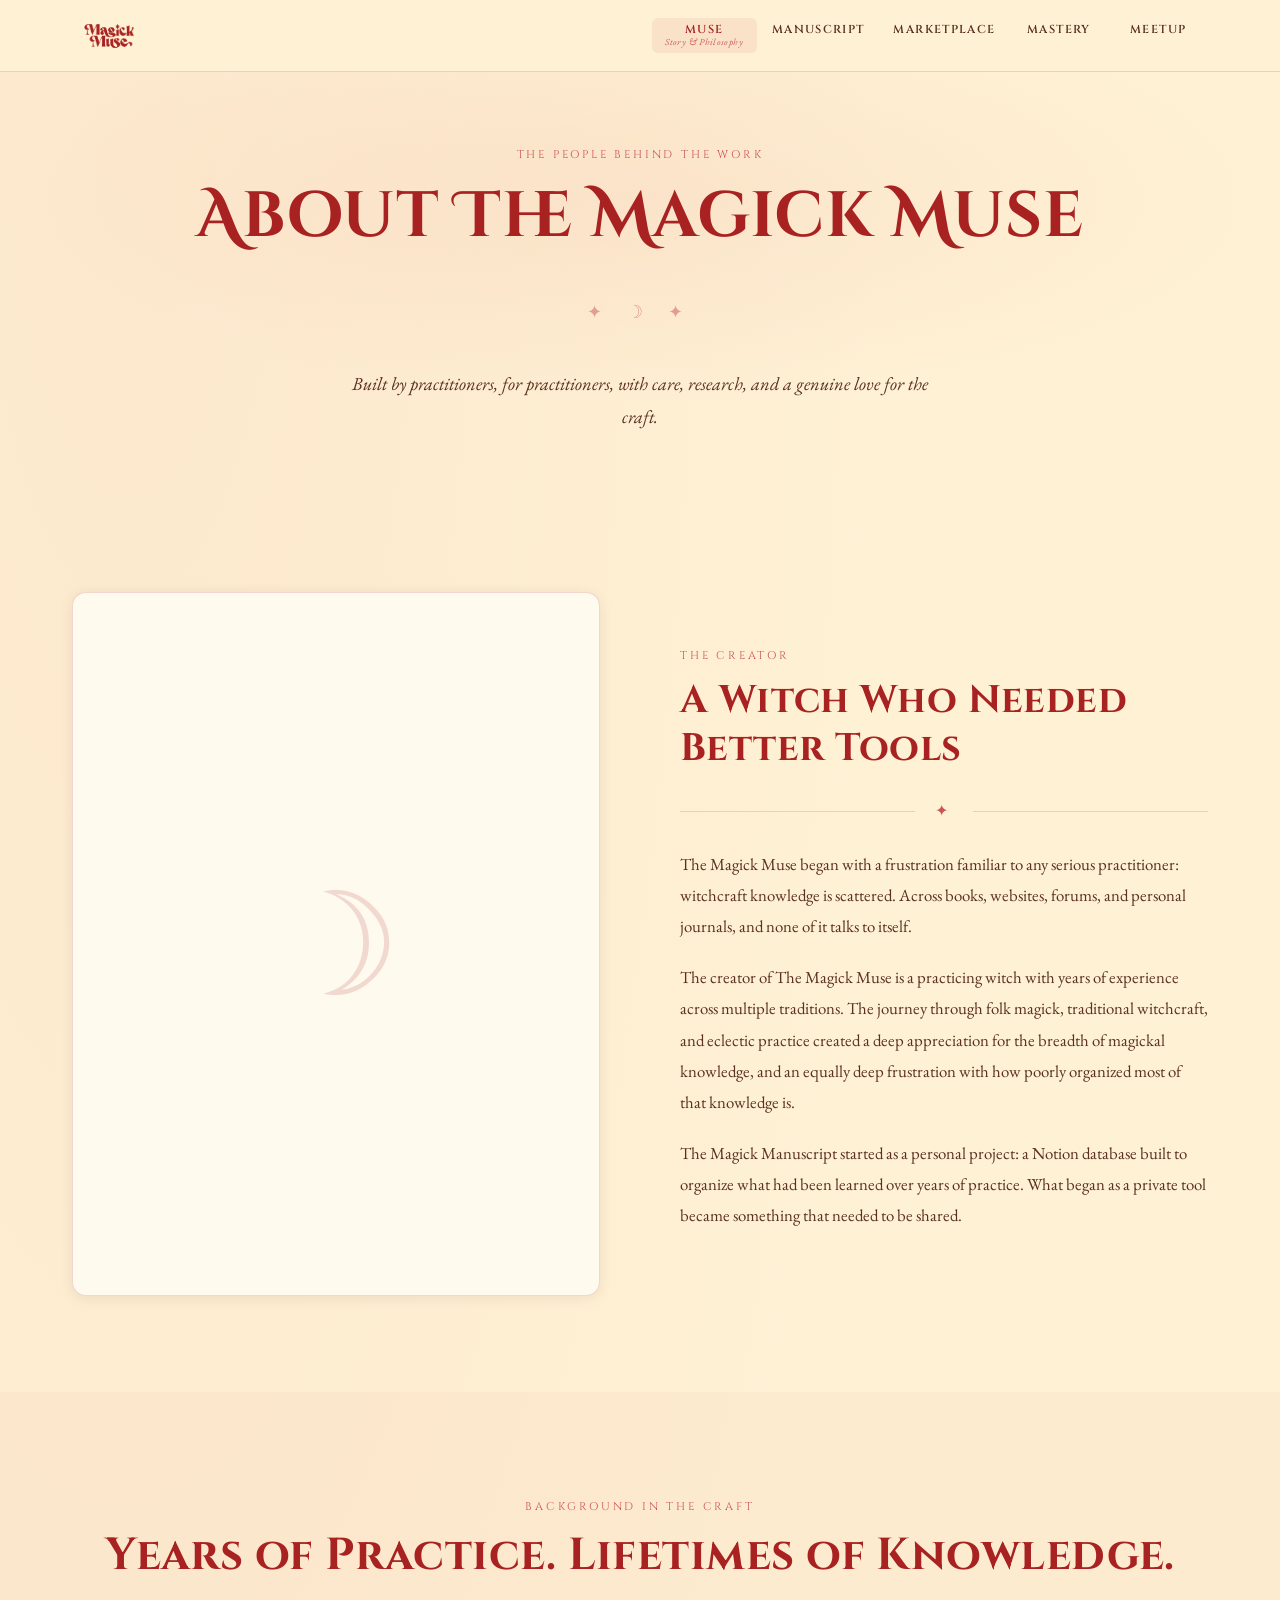
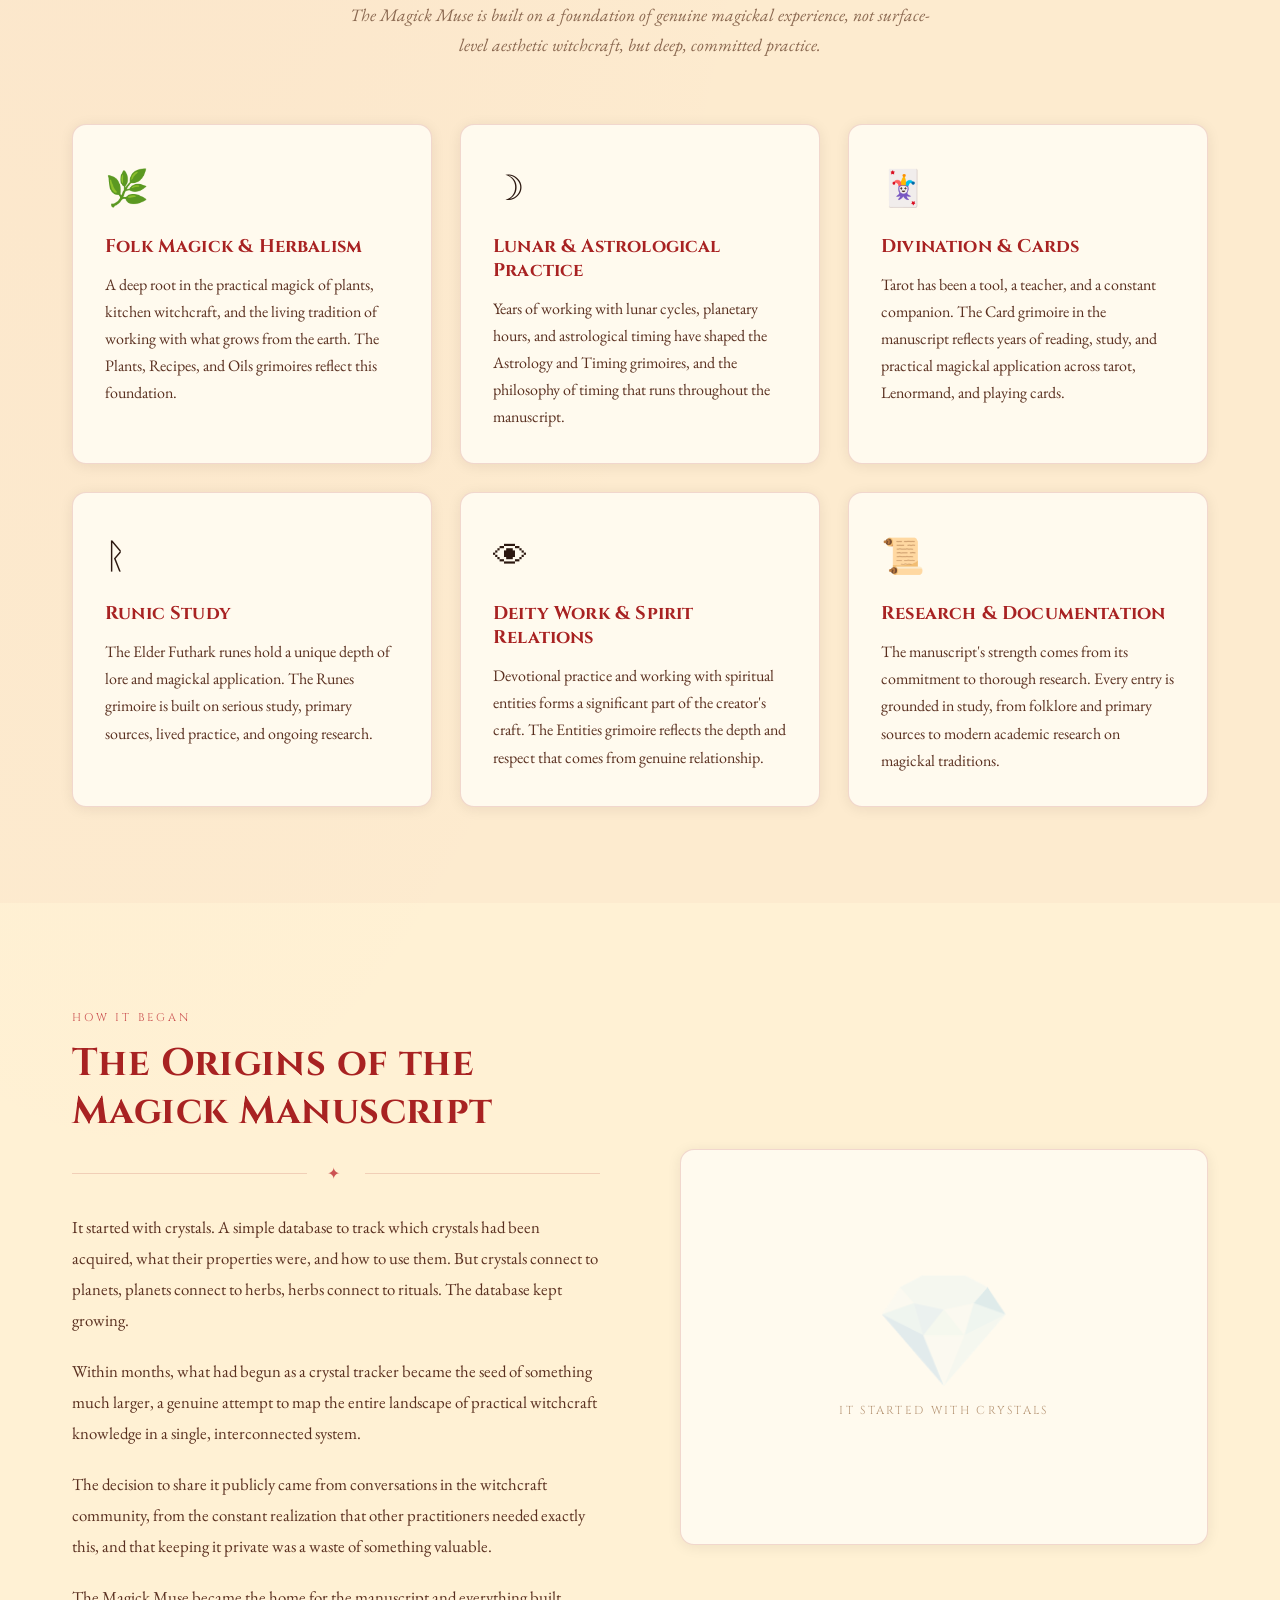
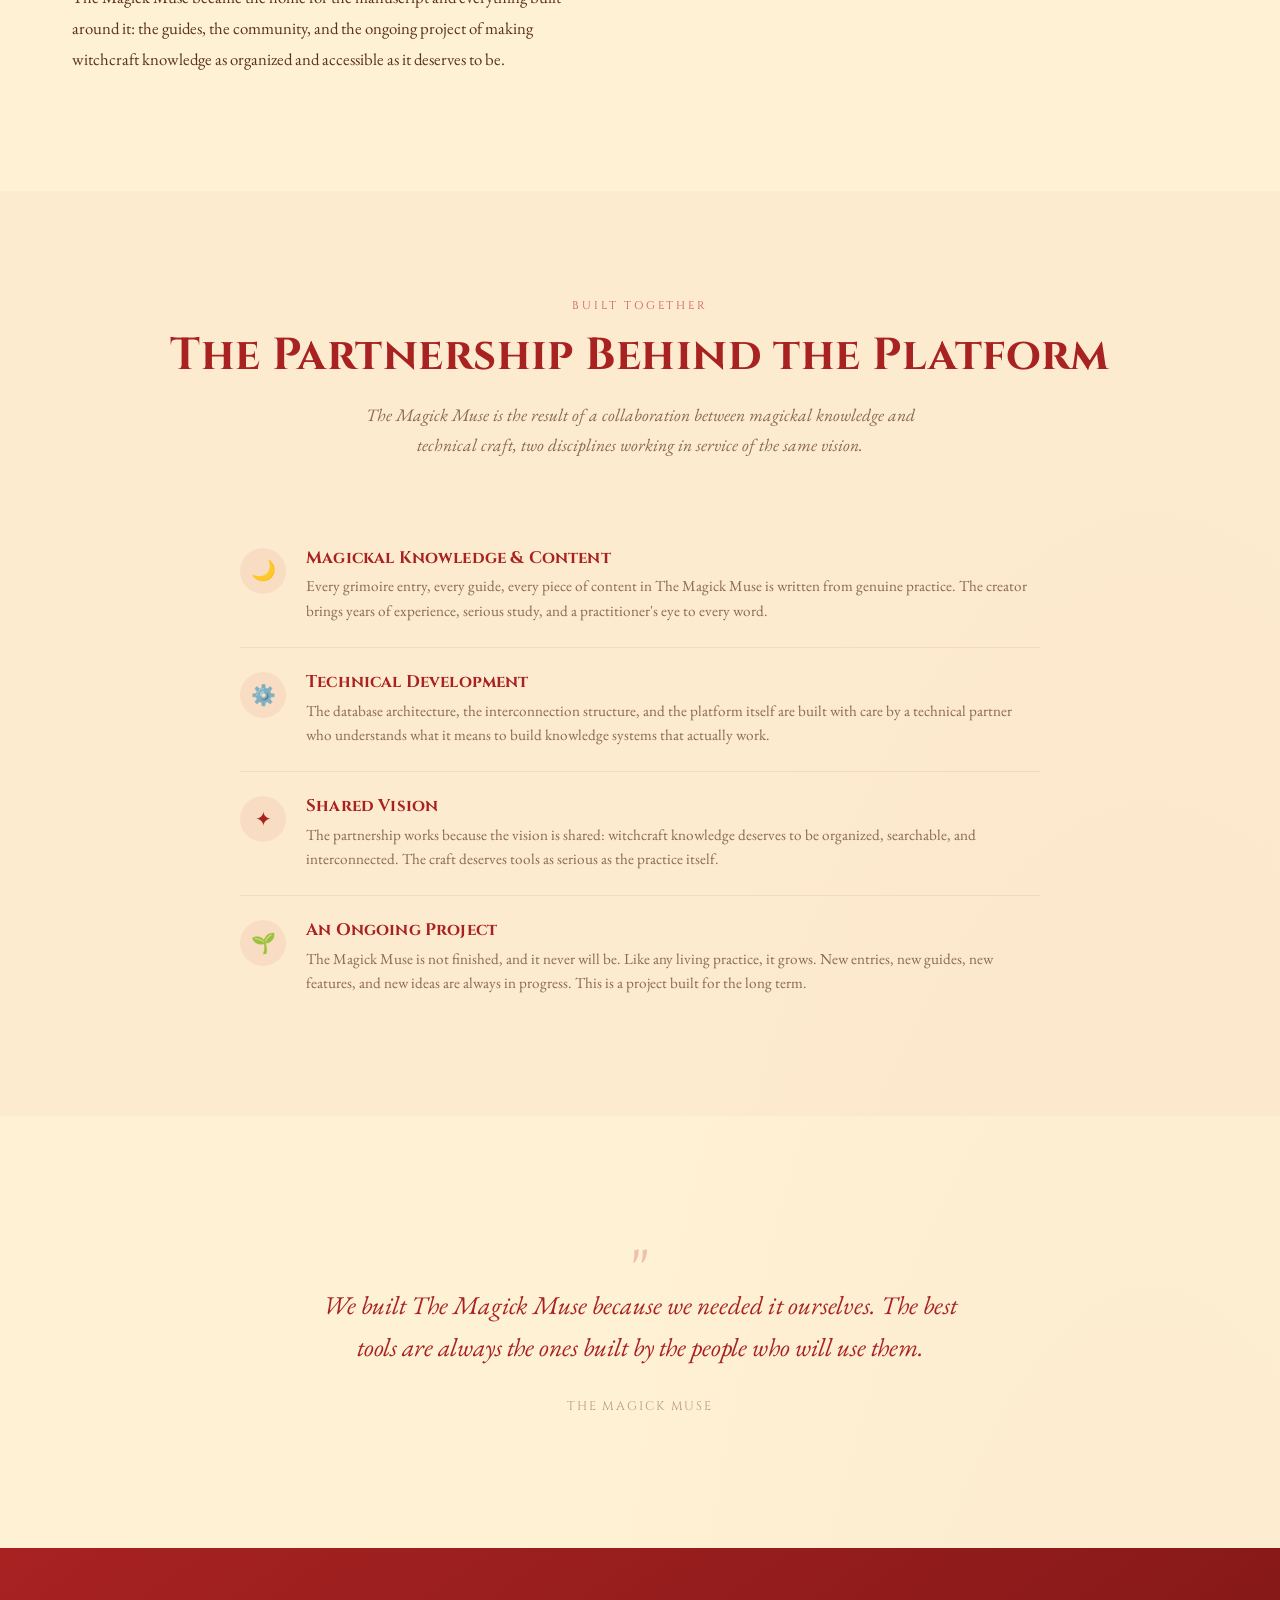
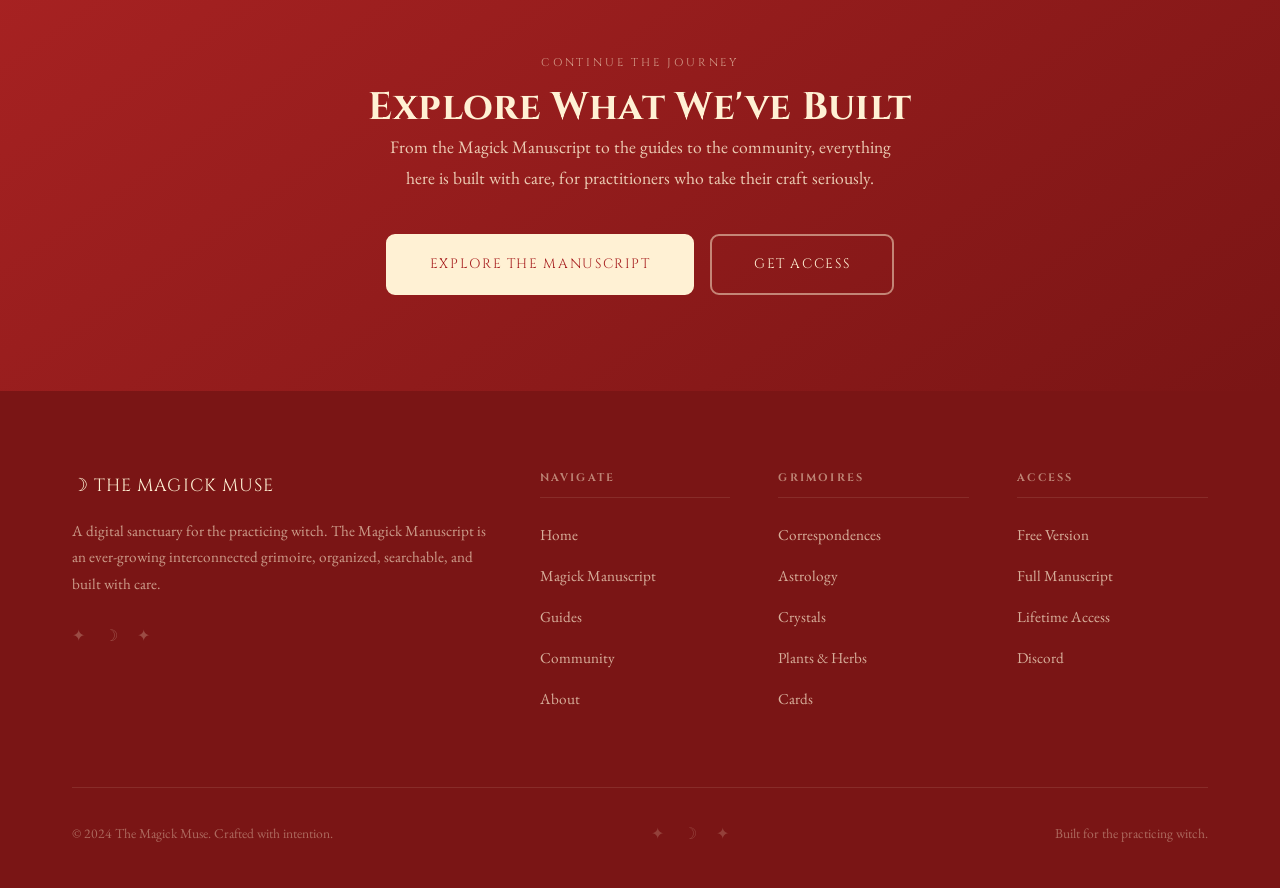
==== commit 86d9745d: "Redesign nav, integrate brand assets, scrub em dashes Nav: - Replace text logo with real Magick Muse" ====
--- a/about.html
+++ b/about.html
@@ -3,9 +3,10 @@
 <head>
   <meta charset="UTF-8" />
   <meta name="viewport" content="width=device-width, initial-scale=1.0" />
-  <meta name="description" content="About The Magick Muse — who built it, why, and how the Magick Manuscript came to be." />
-  <title>About — The Magick Muse</title>
-  <link rel="stylesheet" href="styles.css" />
+  <meta name="description" content="About The Magick Muse: who built it, why, and how the Magick Manuscript came to be." />
+  <title>About | The Magick Muse</title>
+  <link rel="stylesheet" href="styles.css?v=2" />
+  <link rel="icon" type="image/png" href="assets/logo-mark-red.png" />
 </head>
 <body>
 
@@ -13,19 +14,32 @@
   <nav class="nav" role="navigation" aria-label="Main navigation">
     <div class="nav-inner">
       <a href="index.html" class="nav-logo">
-        <span class="nav-logo-symbol">☽</span>
-        The Magick Muse
+        <img src="assets/logo-red.png" alt="The Magick Muse" class="nav-logo-img" style="height:60px;width:auto;display:block;" />
       </a>
       <button class="nav-toggle" aria-label="Toggle navigation" aria-expanded="false">
         <span></span><span></span><span></span>
       </button>
       <ul class="nav-links" role="list">
-        <li><a href="index.html">Home</a></li>
-        <li><a href="manuscript.html">Magick Manuscript</a></li>
-        <li><a href="guides.html">Guides</a></li>
-        <li><a href="community.html">Community</a></li>
-        <li><a href="about.html" class="active">About</a></li>
-        <li><a href="access.html" class="nav-cta">Access</a></li>
+        <li><a href="about.html" class="active">
+          <span class="nav-item-title">Muse</span>
+          <span class="nav-item-sub">Story &amp; Philosophy</span>
+        </a></li>
+        <li><a href="manuscript.html">
+          <span class="nav-item-title">Manuscript</span>
+          <span class="nav-item-sub">Digital Grimoire</span>
+        </a></li>
+        <li><a href="access.html">
+          <span class="nav-item-title">Marketplace</span>
+          <span class="nav-item-sub">Goods &amp; Services</span>
+        </a></li>
+        <li><a href="guides.html">
+          <span class="nav-item-title">Mastery</span>
+          <span class="nav-item-sub">Guides &amp; Insight</span>
+        </a></li>
+        <li><a href="community.html">
+          <span class="nav-item-title">Meetup</span>
+          <span class="nav-item-sub">Socials &amp; Discord</span>
+        </a></li>
       </ul>
     </div>
   </nav>
--- a/styles.css
+++ b/styles.css
@@ -152,56 +152,69 @@
 .nav-logo {
   display: flex;
   align-items: center;
-  gap: 0.6rem;
-  font-family: var(--font-heading);
-  font-size: 1rem;
-  font-weight: 700;
-  color: var(--deep-red);
-  letter-spacing: 0.06em;
-  text-transform: uppercase;
   white-space: nowrap;
 }
-.nav-logo:hover { color: var(--dark-red); }
-
-.nav-logo-symbol {
-  font-size: 1.25rem;
-  color: var(--muted-red);
-  opacity: 0.8;
+.nav-logo:hover { opacity: 0.8; }
+
+.nav-logo-img {
+  height: 40px;
+  width: auto;
+  display: block;
 }
 
 .nav-links {
   display: flex;
   align-items: center;
-  gap: 0.25rem;
+  gap: 0.1rem;
 }
 
 .nav-links a {
+  display: flex;
+  flex-direction: column;
+  align-items: center;
+  padding: 0.35rem 0.85rem;
+  border-radius: var(--radius-xs);
+  transition: background var(--ease);
+  text-decoration: none;
+  white-space: nowrap;
+}
+.nav-links a:hover,
+.nav-links a.active {
+  background: rgba(168, 34, 34, 0.07);
+}
+
+.nav-item-title {
   font-family: var(--font-heading);
   font-size: 0.72rem;
+  font-weight: 600;
   letter-spacing: 0.12em;
   text-transform: uppercase;
   color: var(--text-mid);
-  padding: 0.45rem 0.85rem;
-  border-radius: var(--radius-xs);
-  transition: all var(--ease);
-  white-space: nowrap;
-}
-.nav-links a:hover,
-.nav-links a.active {
-  color: var(--deep-red);
-  background: rgba(168, 34, 34, 0.07);
-}
-
-.nav-cta {
-  background: var(--deep-red) !important;
-  color: var(--cream) !important;
-  padding: 0.5rem 1.25rem !important;
-  border-radius: var(--radius-sm) !important;
-  margin-left: 0.5rem;
-}
-.nav-cta:hover {
-  background: var(--dark-red) !important;
-  color: var(--cream) !important;
+  transition: color var(--ease);
+  line-height: 1;
+}
+.nav-links a:hover .nav-item-title,
+.nav-links a.active .nav-item-title {
+  color: var(--deep-red);
+}
+
+.nav-item-sub {
+  font-family: var(--font-body);
+  font-size: 0.58rem;
+  letter-spacing: 0.04em;
+  font-style: italic;
+  color: var(--muted-red);
+  margin-top: 3px;
+  line-height: 1;
+  opacity: 0;
+  transform: translateY(-3px);
+  transition: opacity 0.2s ease, transform 0.2s ease;
+  pointer-events: none;
+}
+.nav-links a:hover .nav-item-sub,
+.nav-links a.active .nav-item-sub {
+  opacity: 1;
+  transform: translateY(0);
 }
 
 /* Mobile Toggle */
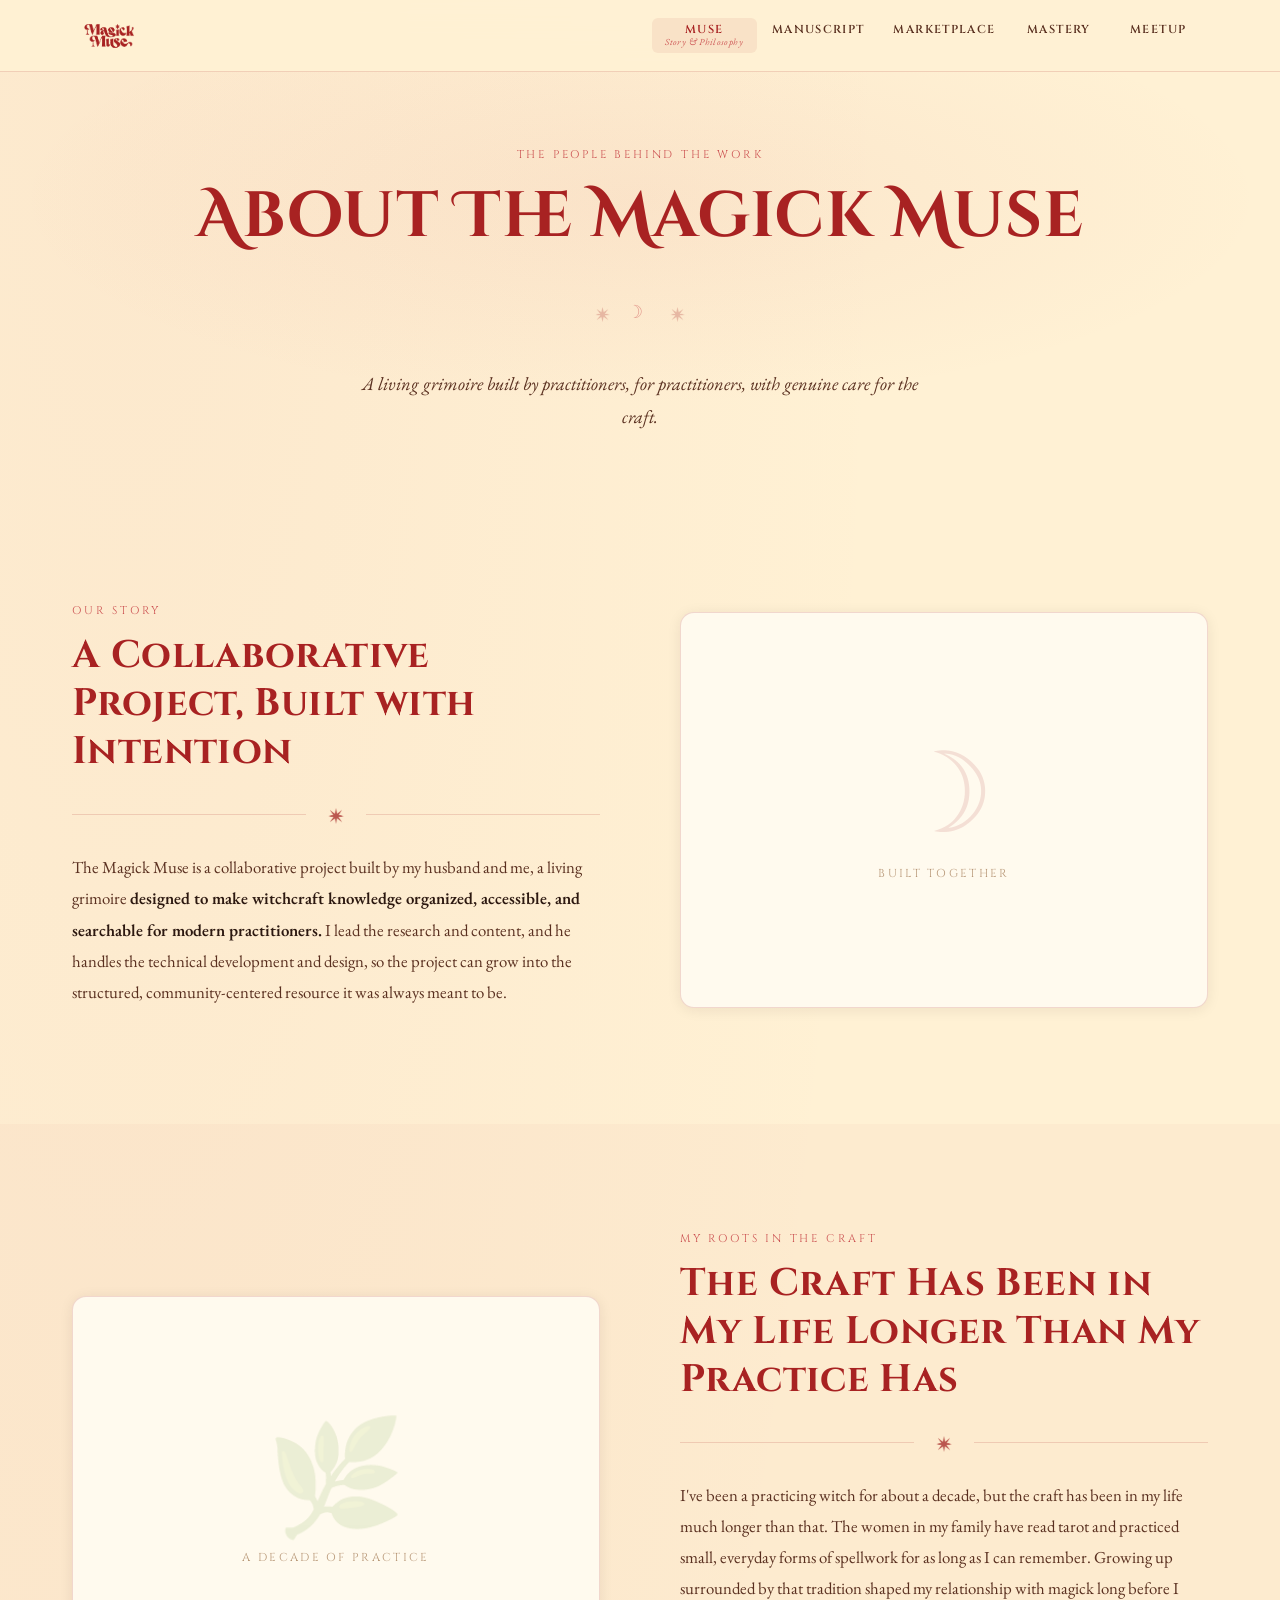
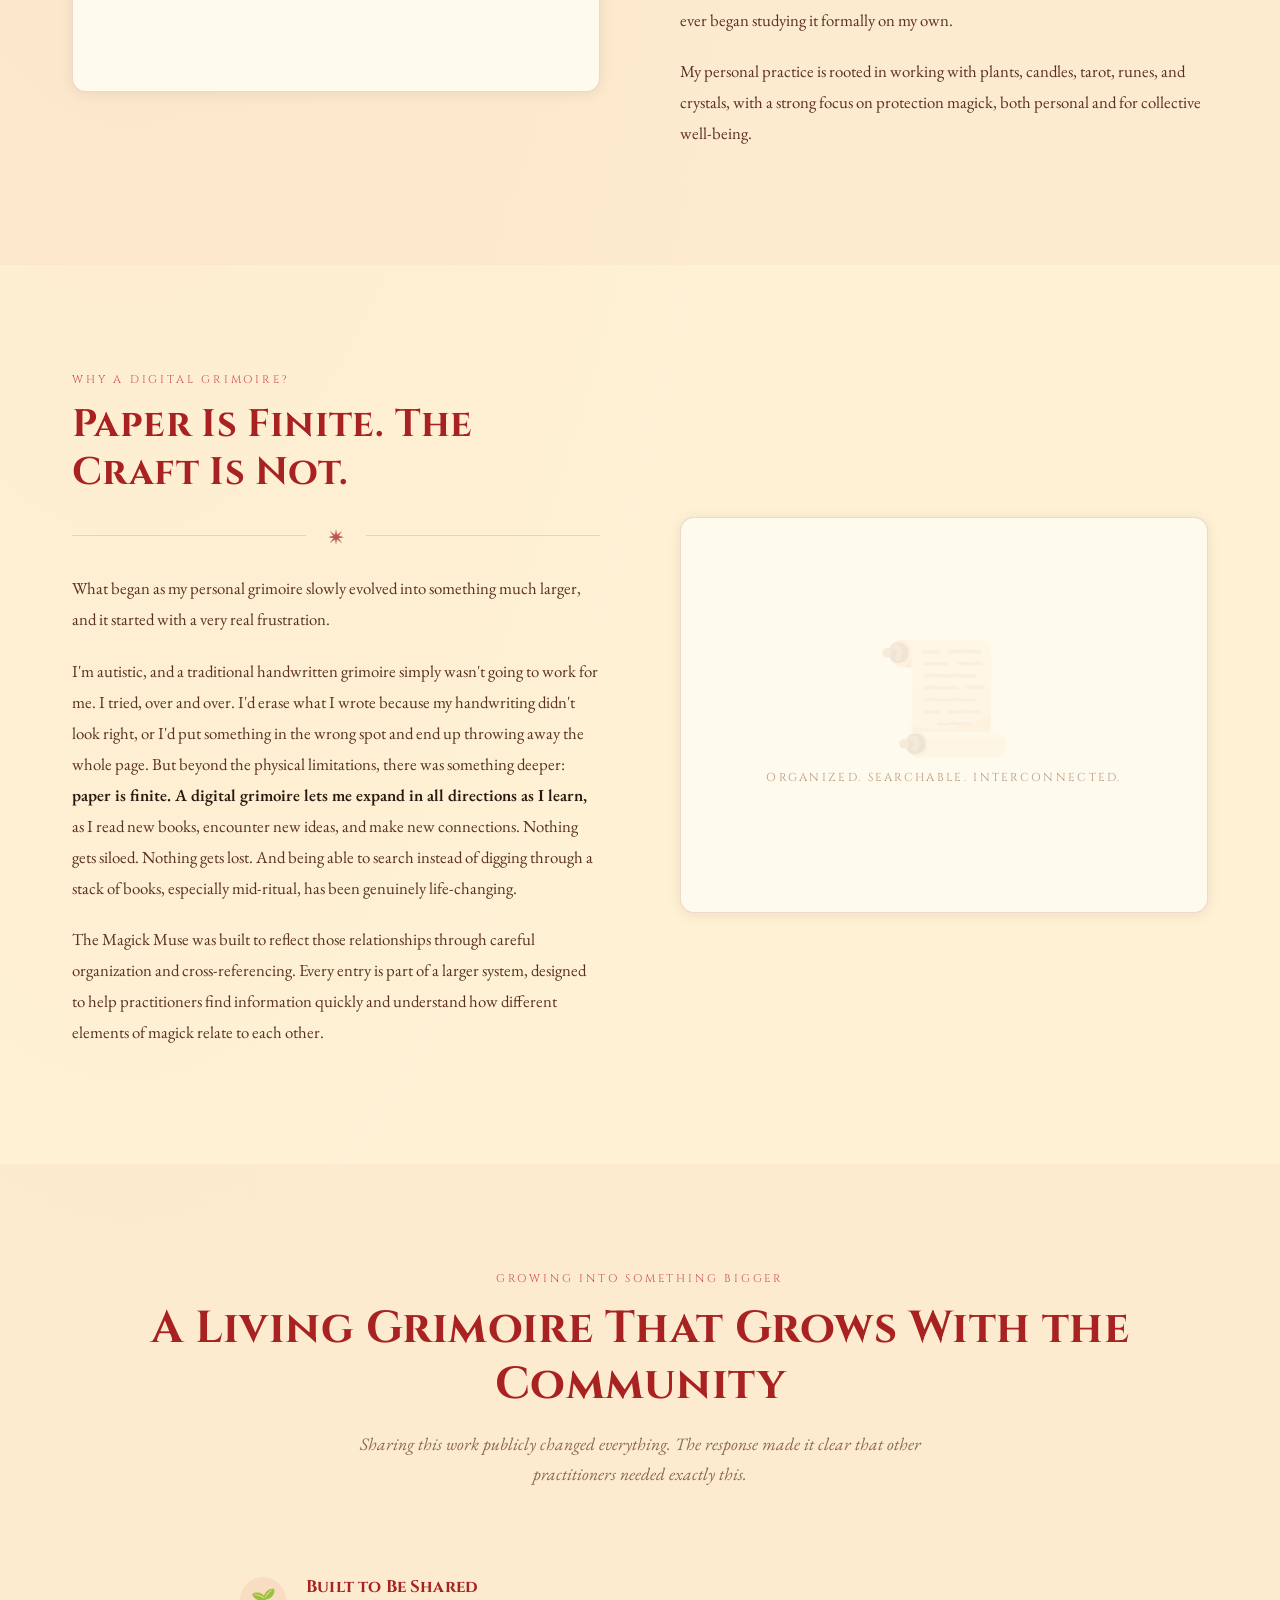
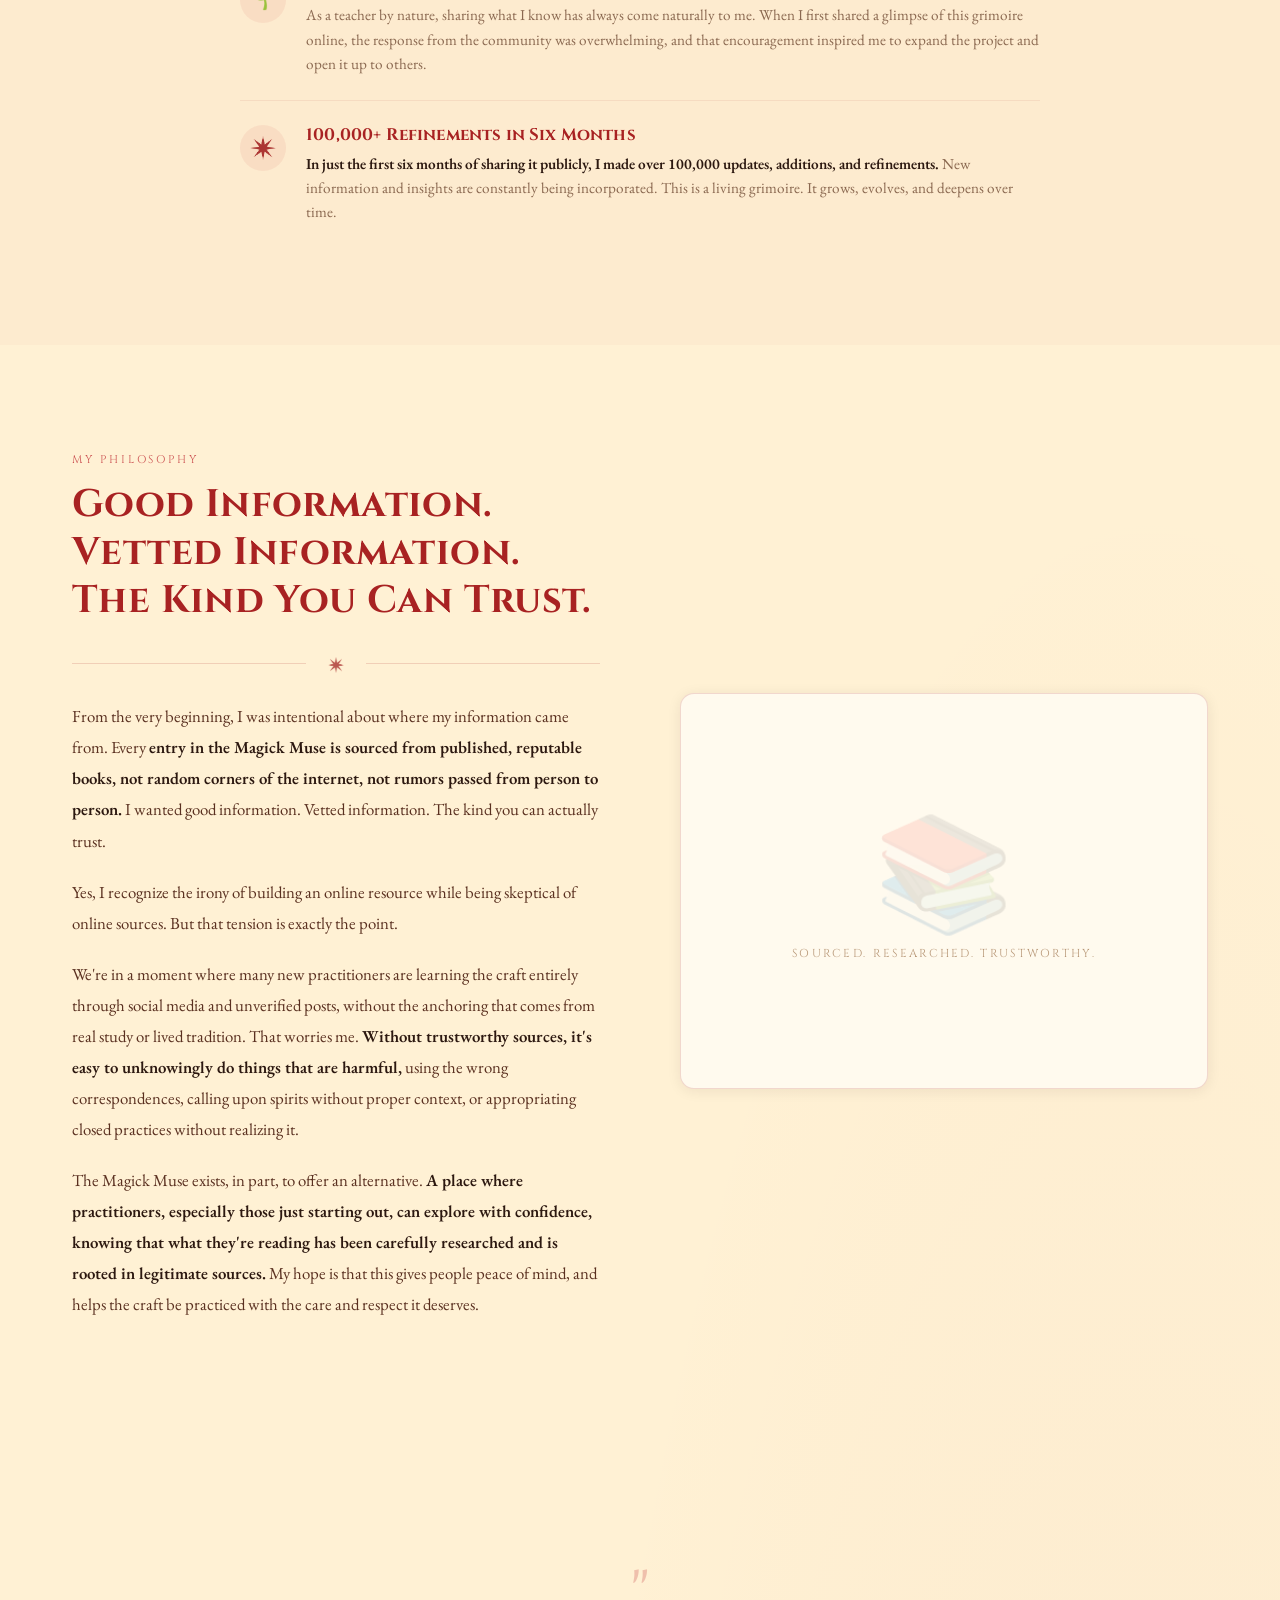
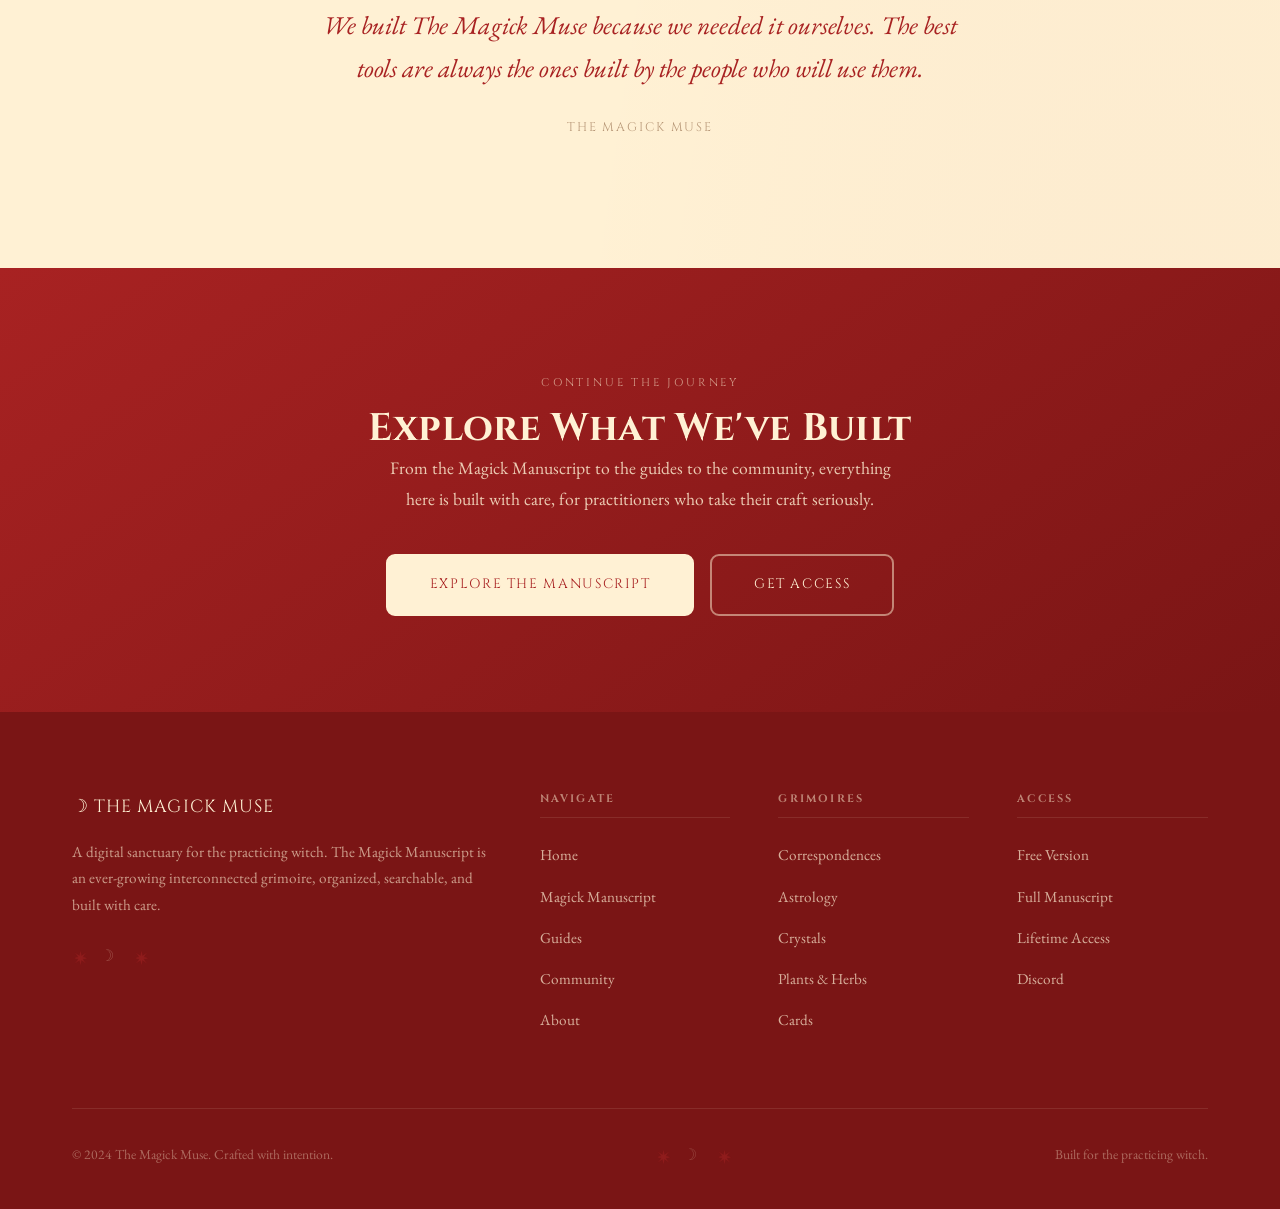
==== commit bd5796c2: "Add content, links, star icon, and product updates across all pages - Rewrote about.html with full u" ====
--- a/about.html
+++ b/about.html
@@ -5,7 +5,7 @@
   <meta name="viewport" content="width=device-width, initial-scale=1.0" />
   <meta name="description" content="About The Magick Muse: who built it, why, and how the Magick Manuscript came to be." />
   <title>About | The Magick Muse</title>
-  <link rel="stylesheet" href="styles.css?v=2" />
+  <link rel="stylesheet" href="styles.css?v=3" />
   <link rel="icon" type="image/png" href="assets/logo-mark-red.png" />
 </head>
 <body>
@@ -51,225 +51,189 @@
       <div class="container page-hero-inner">
         <span class="section-label">The People Behind the Work</span>
         <h1>About The Magick Muse</h1>
-        <div class="ornament-line" aria-hidden="true">✦ ☽ ✦</div>
+        <div class="ornament-line" aria-hidden="true"><img src="assets/star-icon.png" alt="" class="star-img" aria-hidden="true" /> ☽ <img src="assets/star-icon.png" alt="" class="star-img" aria-hidden="true" /></div>
         <p>
-          Built by practitioners, for practitioners, with care, research,
-          and a genuine love for the craft.
+          A living grimoire built by practitioners, for practitioners,
+          with genuine care for the craft.
         </p>
       </div>
     </section>
 
-    <!-- CREATOR STORY -->
-    <section class="section">
-      <div class="container">
-        <div class="content-split">
-          <div class="about-portrait reveal" aria-hidden="true">☽</div>
-
-          <div class="content-text reveal reveal-delay-2">
-            <span class="section-label">The Creator</span>
-            <h2>A Witch Who Needed Better Tools</h2>
-            <div class="sep"><span class="sep-icon">✦</span></div>
-            <p>
-              The Magick Muse began with a frustration familiar to any serious practitioner:
-              witchcraft knowledge is scattered. Across books, websites, forums, and personal
-              journals, and none of it talks to itself.
-            </p>
-            <p>
-              The creator of The Magick Muse is a practicing witch with years of experience
-              across multiple traditions. The journey through folk magick, traditional witchcraft,
-              and eclectic practice created a deep appreciation for the breadth of magickal
-              knowledge, and an equally deep frustration with how poorly organized
-              most of that knowledge is.
-            </p>
-            <p>
-              The Magick Manuscript started as a personal project: a Notion database built
-              to organize what had been learned over years of practice. What began as a private
-              tool became something that needed to be shared.
-            </p>
-          </div>
-        </div>
-      </div>
-    </section>
-
-    <!-- BACKGROUND IN CRAFT -->
-    <section class="section section-alt">
-      <div class="container">
-        <div class="section-header">
-          <span class="section-label">Background in the Craft</span>
-          <h2 class="section-title">Years of Practice. Lifetimes of Knowledge.</h2>
-          <p class="section-subtitle">
-            The Magick Muse is built on a foundation of genuine magickal experience,
-            not surface-level aesthetic witchcraft, but deep, committed practice.
-          </p>
-        </div>
-
-        <div class="grid-3">
-          <div class="card reveal">
-            <span class="card-icon" aria-hidden="true">🌿</span>
-            <h3 class="card-title">Folk Magick &amp; Herbalism</h3>
-            <p class="card-text">
-              A deep root in the practical magick of plants, kitchen witchcraft, and the
-              living tradition of working with what grows from the earth. The Plants,
-              Recipes, and Oils grimoires reflect this foundation.
-            </p>
-          </div>
-
-          <div class="card reveal reveal-delay-2">
-            <span class="card-icon" aria-hidden="true">☽</span>
-            <h3 class="card-title">Lunar &amp; Astrological Practice</h3>
-            <p class="card-text">
-              Years of working with lunar cycles, planetary hours, and astrological
-              timing have shaped the Astrology and Timing grimoires, and the philosophy
-              of timing that runs throughout the manuscript.
-            </p>
-          </div>
-
-          <div class="card reveal reveal-delay-4">
-            <span class="card-icon" aria-hidden="true">🃏</span>
-            <h3 class="card-title">Divination &amp; Cards</h3>
-            <p class="card-text">
-              Tarot has been a tool, a teacher, and a constant companion. The Card
-              grimoire in the manuscript reflects years of reading, study, and practical
-              magickal application across tarot, Lenormand, and playing cards.
-            </p>
-          </div>
-
-          <div class="card reveal">
-            <span class="card-icon" aria-hidden="true">ᚱ</span>
-            <h3 class="card-title">Runic Study</h3>
-            <p class="card-text">
-              The Elder Futhark runes hold a unique depth of lore and magickal application.
-              The Runes grimoire is built on serious study, primary sources, lived practice,
-              and ongoing research.
-            </p>
-          </div>
-
-          <div class="card reveal reveal-delay-2">
-            <span class="card-icon" aria-hidden="true">👁</span>
-            <h3 class="card-title">Deity Work &amp; Spirit Relations</h3>
-            <p class="card-text">
-              Devotional practice and working with spiritual entities forms a significant
-              part of the creator's craft. The Entities grimoire reflects the depth
-              and respect that comes from genuine relationship.
-            </p>
-          </div>
-
-          <div class="card reveal reveal-delay-4">
-            <span class="card-icon" aria-hidden="true">📜</span>
-            <h3 class="card-title">Research &amp; Documentation</h3>
-            <p class="card-text">
-              The manuscript's strength comes from its commitment to thorough research.
-              Every entry is grounded in study, from folklore and primary sources to
-              modern academic research on magickal traditions.
-            </p>
-          </div>
-        </div>
-      </div>
-    </section>
-
-    <!-- ORIGINS OF THE PROJECT -->
+    <!-- OUR STORY -->
     <section class="section">
       <div class="container">
         <div class="content-split">
           <div class="content-text reveal">
-            <span class="section-label">How It Began</span>
-            <h2>The Origins of the Magick Manuscript</h2>
-            <div class="sep"><span class="sep-icon">✦</span></div>
-            <p>
-              It started with crystals. A simple database to track which crystals had
-              been acquired, what their properties were, and how to use them. But crystals
-              connect to planets, planets connect to herbs, herbs connect to rituals.
-              The database kept growing.
-            </p>
-            <p>
-              Within months, what had begun as a crystal tracker became the seed of
-              something much larger, a genuine attempt to map the entire landscape of
-              practical witchcraft knowledge in a single, interconnected system.
-            </p>
-            <p>
-              The decision to share it publicly came from conversations in the witchcraft
-              community, from the constant realization that other practitioners needed
-              exactly this, and that keeping it private was a waste of something valuable.
-            </p>
-            <p>
-              The Magick Muse became the home for the manuscript and everything built
-              around it: the guides, the community, and the ongoing project of making
-              witchcraft knowledge as organized and accessible as it deserves to be.
+            <span class="section-label">Our Story</span>
+            <h2>A Collaborative Project, Built with Intention</h2>
+            <div class="sep"><span class="sep-icon"><img src="assets/star-icon.png" alt="" class="star-img" aria-hidden="true" /></span></div>
+            <p>
+              The Magick Muse is a collaborative project built by my husband and me, a living grimoire
+              <strong>designed to make witchcraft knowledge organized, accessible, and searchable for modern
+              practitioners.</strong> I lead the research and content, and he handles the technical development
+              and design, so the project can grow into the structured, community-centered resource it
+              was always meant to be.
             </p>
           </div>
 
           <div class="content-visual reveal reveal-delay-2">
-            <div class="content-visual-symbol" aria-hidden="true">💎</div>
-            <span class="content-visual-label">It Started with Crystals</span>
-          </div>
-        </div>
-      </div>
-    </section>
-
-    <!-- PARTNERSHIP -->
+            <div class="content-visual-symbol" aria-hidden="true">☽</div>
+            <span class="content-visual-label">Built Together</span>
+          </div>
+        </div>
+      </div>
+    </section>
+
+    <!-- MY ROOTS IN THE CRAFT -->
     <section class="section section-alt">
       <div class="container">
+        <div class="content-split">
+          <div class="content-visual reveal">
+            <div class="content-visual-symbol" aria-hidden="true">🌿</div>
+            <span class="content-visual-label">A Decade of Practice</span>
+          </div>
+
+          <div class="content-text reveal reveal-delay-2">
+            <span class="section-label">My Roots in the Craft</span>
+            <h2>The Craft Has Been in My Life Longer Than My Practice Has</h2>
+            <div class="sep"><span class="sep-icon"><img src="assets/star-icon.png" alt="" class="star-img" aria-hidden="true" /></span></div>
+            <p>
+              I've been a practicing witch for about a decade, but the craft has been in my life much
+              longer than that. The women in my family have read tarot and practiced small, everyday
+              forms of spellwork for as long as I can remember. Growing up surrounded by that tradition
+              shaped my relationship with magick long before I ever began studying it formally on my own.
+            </p>
+            <p>
+              My personal practice is rooted in working with plants, candles, tarot, runes, and crystals,
+              with a strong focus on protection magick, both personal and for collective well-being.
+            </p>
+          </div>
+        </div>
+      </div>
+    </section>
+
+    <!-- WHY A DIGITAL GRIMOIRE -->
+    <section class="section">
+      <div class="container">
+        <div class="content-split">
+          <div class="content-text reveal">
+            <span class="section-label">Why a Digital Grimoire?</span>
+            <h2>Paper Is Finite. The Craft Is Not.</h2>
+            <div class="sep"><span class="sep-icon"><img src="assets/star-icon.png" alt="" class="star-img" aria-hidden="true" /></span></div>
+            <p>
+              What began as my personal grimoire slowly evolved into something much larger, and it
+              started with a very real frustration.
+            </p>
+            <p>
+              I'm autistic, and a traditional handwritten grimoire simply wasn't going to work for me.
+              I tried, over and over. I'd erase what I wrote because my handwriting didn't look right,
+              or I'd put something in the wrong spot and end up throwing away the whole page. But beyond
+              the physical limitations, there was something deeper: <strong>paper is finite. A digital grimoire
+              lets me expand in all directions as I learn,</strong> as I read new books, encounter new ideas, and
+              make new connections. Nothing gets siloed. Nothing gets lost. And being able to search
+              instead of digging through a stack of books, especially mid-ritual, has been genuinely
+              life-changing.
+            </p>
+            <p>
+              The Magick Muse was built to reflect those relationships through careful organization and
+              cross-referencing. Every entry is part of a larger system, designed to help practitioners
+              find information quickly and understand how different elements of magick relate to each other.
+            </p>
+          </div>
+
+          <div class="content-visual reveal reveal-delay-2">
+            <div class="content-visual-symbol" aria-hidden="true">📜</div>
+            <span class="content-visual-label">Organized. Searchable. Interconnected.</span>
+          </div>
+        </div>
+      </div>
+    </section>
+
+    <!-- GROWING INTO SOMETHING BIGGER -->
+    <section class="section section-alt">
+      <div class="container">
         <div class="section-header">
-          <span class="section-label">Built Together</span>
-          <h2 class="section-title">The Partnership Behind the Platform</h2>
+          <span class="section-label">Growing Into Something Bigger</span>
+          <h2 class="section-title">A Living Grimoire That Grows With the Community</h2>
           <p class="section-subtitle">
-            The Magick Muse is the result of a collaboration between magickal knowledge
-            and technical craft, two disciplines working in service of the same vision.
+            Sharing this work publicly changed everything. The response made it clear that other
+            practitioners needed exactly this.
           </p>
         </div>
 
         <div style="max-width: 800px; margin: 0 auto;">
           <div class="feature-list">
             <div class="feature-item reveal">
-              <div class="feature-icon" aria-hidden="true">🌙</div>
+              <div class="feature-icon" aria-hidden="true">🌱</div>
               <div class="feature-body">
-                <h4>Magickal Knowledge &amp; Content</h4>
+                <h4>Built to Be Shared</h4>
                 <p>
-                  Every grimoire entry, every guide, every piece of content in The Magick Muse
-                  is written from genuine practice. The creator brings years of experience,
-                  serious study, and a practitioner's eye to every word.
+                  As a teacher by nature, sharing what I know has always come naturally to me. When I
+                  first shared a glimpse of this grimoire online, the response from the community was
+                  overwhelming, and that encouragement inspired me to expand the project and open it
+                  up to others.
                 </p>
               </div>
             </div>
             <div class="feature-item reveal reveal-delay-1">
-              <div class="feature-icon" aria-hidden="true">⚙️</div>
+              <div class="feature-icon" aria-hidden="true"><img src="assets/star-icon.png" alt="" class="star-img" aria-hidden="true" /></div>
               <div class="feature-body">
-                <h4>Technical Development</h4>
+                <h4>100,000+ Refinements in Six Months</h4>
                 <p>
-                  The database architecture, the interconnection structure, and the platform
-                  itself are built with care by a technical partner who understands what it
-                  means to build knowledge systems that actually work.
+                  <strong>In just the first six months of sharing it publicly, I made over 100,000 updates,
+                  additions, and refinements.</strong> New information and insights are constantly being
+                  incorporated. This is a living grimoire. It grows, evolves, and deepens over time.
                 </p>
               </div>
             </div>
-            <div class="feature-item reveal reveal-delay-2">
-              <div class="feature-icon" aria-hidden="true">✦</div>
-              <div class="feature-body">
-                <h4>Shared Vision</h4>
-                <p>
-                  The partnership works because the vision is shared: witchcraft knowledge
-                  deserves to be organized, searchable, and interconnected. The craft deserves
-                  tools as serious as the practice itself.
-                </p>
-              </div>
-            </div>
-            <div class="feature-item reveal reveal-delay-3">
-              <div class="feature-icon" aria-hidden="true">🌱</div>
-              <div class="feature-body">
-                <h4>An Ongoing Project</h4>
-                <p>
-                  The Magick Muse is not finished, and it never will be. Like any living practice,
-                  it grows. New entries, new guides, new features, and new ideas are always in progress.
-                  This is a project built for the long term.
-                </p>
-              </div>
-            </div>
-          </div>
-        </div>
-      </div>
-    </section>
-
-    <!-- PHILOSOPHY -->
+          </div>
+        </div>
+      </div>
+    </section>
+
+    <!-- MY PHILOSOPHY -->
+    <section class="section">
+      <div class="container">
+        <div class="content-split">
+          <div class="content-text reveal">
+            <span class="section-label">My Philosophy</span>
+            <h2>Good Information. Vetted Information. The Kind You Can Trust.</h2>
+            <div class="sep"><span class="sep-icon"><img src="assets/star-icon.png" alt="" class="star-img" aria-hidden="true" /></span></div>
+            <p>
+              From the very beginning, I was intentional about where my information came from. Every
+              <strong>entry in the Magick Muse is sourced from published, reputable books, not random corners
+              of the internet, not rumors passed from person to person.</strong> I wanted good information.
+              Vetted information. The kind you can actually trust.
+            </p>
+            <p>
+              Yes, I recognize the irony of building an online resource while being skeptical of online
+              sources. But that tension is exactly the point.
+            </p>
+            <p>
+              We're in a moment where many new practitioners are learning the craft entirely through
+              social media and unverified posts, without the anchoring that comes from real study or
+              lived tradition. That worries me. <strong>Without trustworthy sources, it's easy to unknowingly
+              do things that are harmful,</strong> using the wrong correspondences, calling upon spirits without
+              proper context, or appropriating closed practices without realizing it.
+            </p>
+            <p>
+              The Magick Muse exists, in part, to offer an alternative. <strong>A place where practitioners,
+              especially those just starting out, can explore with confidence, knowing that what they're
+              reading has been carefully researched and is rooted in legitimate sources.</strong> My hope is that
+              this gives people peace of mind, and helps the craft be practiced with the care and
+              respect it deserves.
+            </p>
+          </div>
+
+          <div class="content-visual reveal reveal-delay-2">
+            <div class="content-visual-symbol" aria-hidden="true">📚</div>
+            <span class="content-visual-label">Sourced. Researched. Trustworthy.</span>
+          </div>
+        </div>
+      </div>
+    </section>
+
+    <!-- PHILOSOPHY QUOTE -->
     <section class="section-sm">
       <div class="container">
         <div class="quote-block reveal">
@@ -313,7 +277,7 @@
             A digital sanctuary for the practicing witch. The Magick Manuscript is an ever-growing
             interconnected grimoire, organized, searchable, and built with care.
           </p>
-          <div class="footer-deco" aria-hidden="true">✦ ☽ ✦</div>
+          <div class="footer-deco" aria-hidden="true"><img src="assets/star-icon.png" alt="" class="star-img" aria-hidden="true" /> ☽ <img src="assets/star-icon.png" alt="" class="star-img" aria-hidden="true" /></div>
         </div>
         <div class="footer-col">
           <h5>Navigate</h5>
@@ -341,13 +305,13 @@
             <li><a href="access.html">Free Version</a></li>
             <li><a href="access.html">Full Manuscript</a></li>
             <li><a href="access.html">Lifetime Access</a></li>
-            <li><a href="community.html">Discord</a></li>
+            <li><a href="https://discord.gg/MFJhAdzMsw" target="_blank" rel="noopener">Discord</a></li>
           </ul>
         </div>
       </div>
       <div class="footer-bottom">
         <p>© 2024 The Magick Muse. Crafted with intention.</p>
-        <span class="footer-bottom-sym" aria-hidden="true">✦ ☽ ✦</span>
+        <span class="footer-bottom-sym" aria-hidden="true"><img src="assets/star-icon.png" alt="" class="star-img" aria-hidden="true" /> ☽ <img src="assets/star-icon.png" alt="" class="star-img" aria-hidden="true" /></span>
         <p>Built for the practicing witch.</p>
       </div>
     </div>
--- a/styles.css
+++ b/styles.css
@@ -311,6 +311,31 @@
   height: 1px;
   background: var(--border);
   max-width: 240px;
+}
+
+/* Star icon image replacement for ✦ */
+.star-img {
+  height: 1em;
+  width: auto;
+  display: inline-block;
+  vertical-align: middle;
+  opacity: 0.75;
+}
+.ornament-line .star-img,
+.footer-deco .star-img,
+.footer-bottom-sym .star-img {
+  height: 0.85em;
+  opacity: 0.5;
+}
+.feature-icon .star-img,
+.cf-icon .star-img,
+.ac-icon .star-img {
+  height: 1.5rem;
+  opacity: 0.9;
+}
+.hero-bg-ornament .star-img {
+  height: 4rem;
+  opacity: 0.12;
 }
 
 .sep-icon {
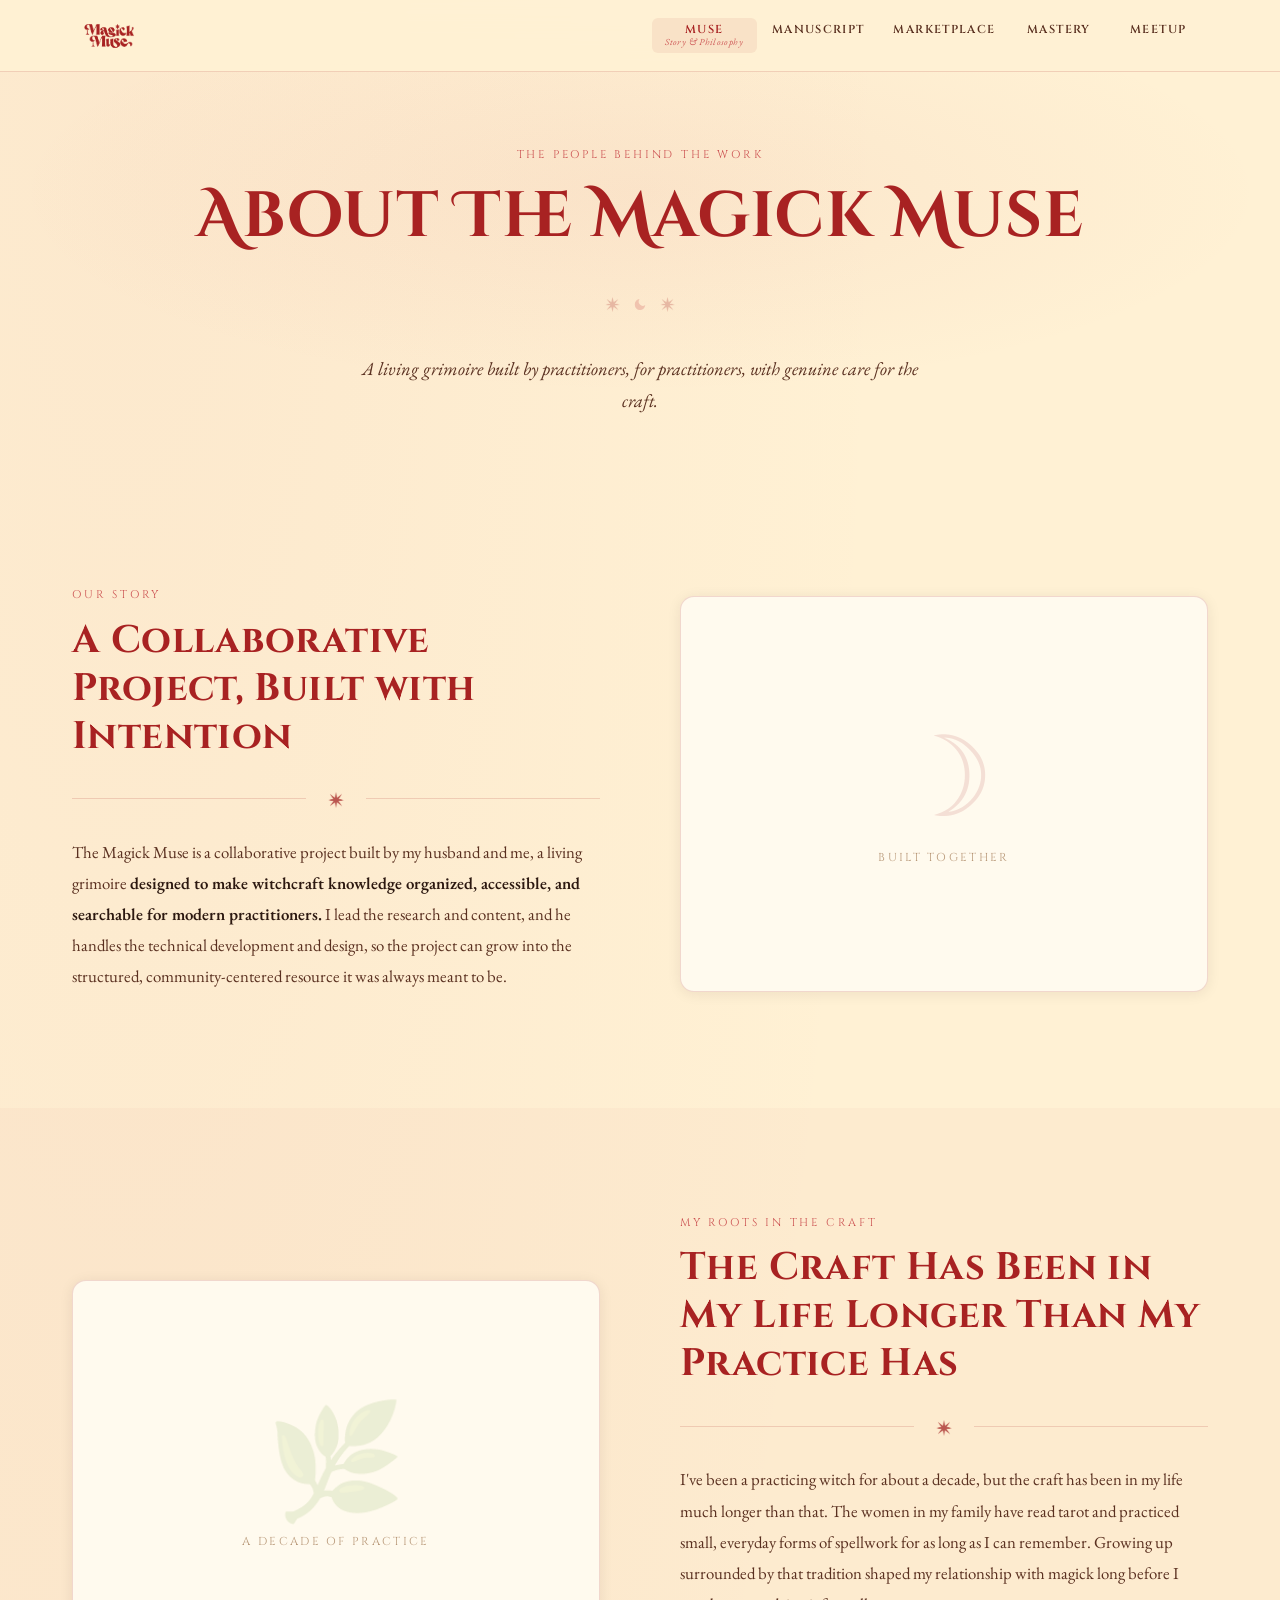
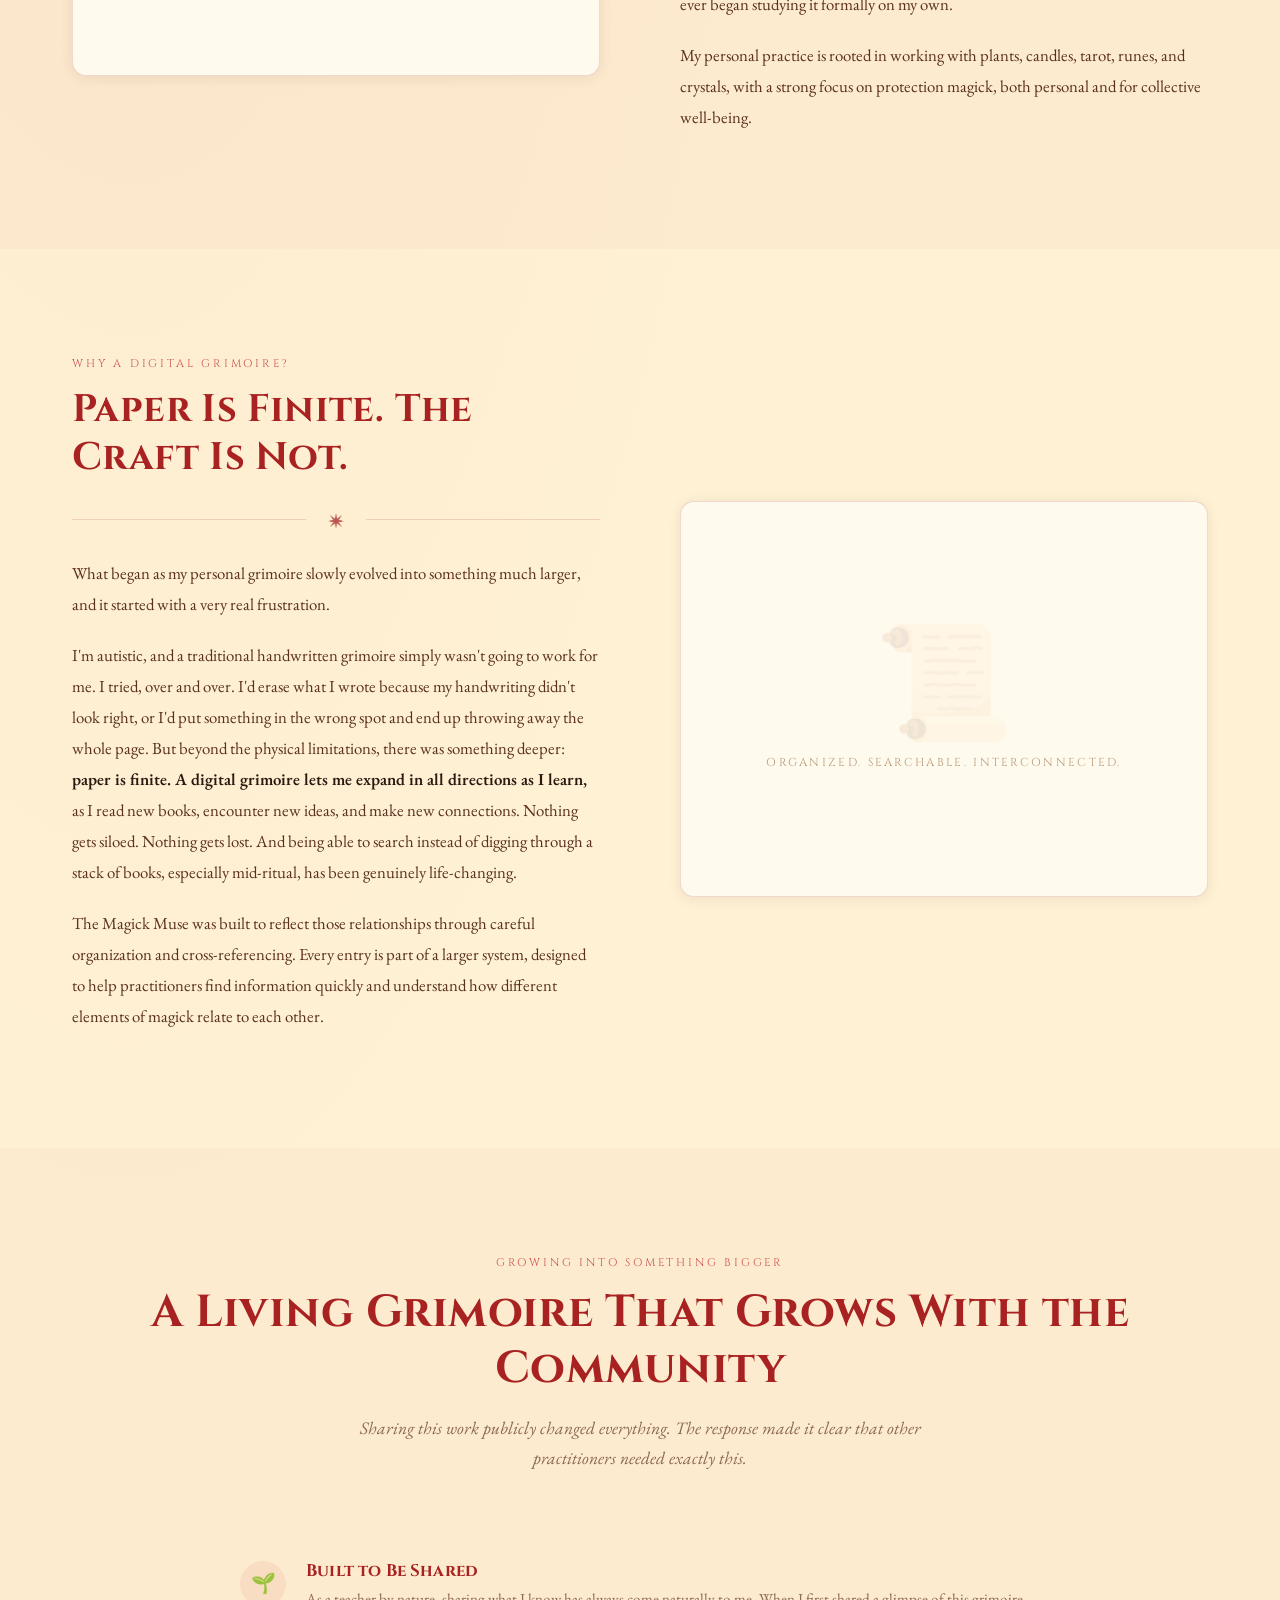
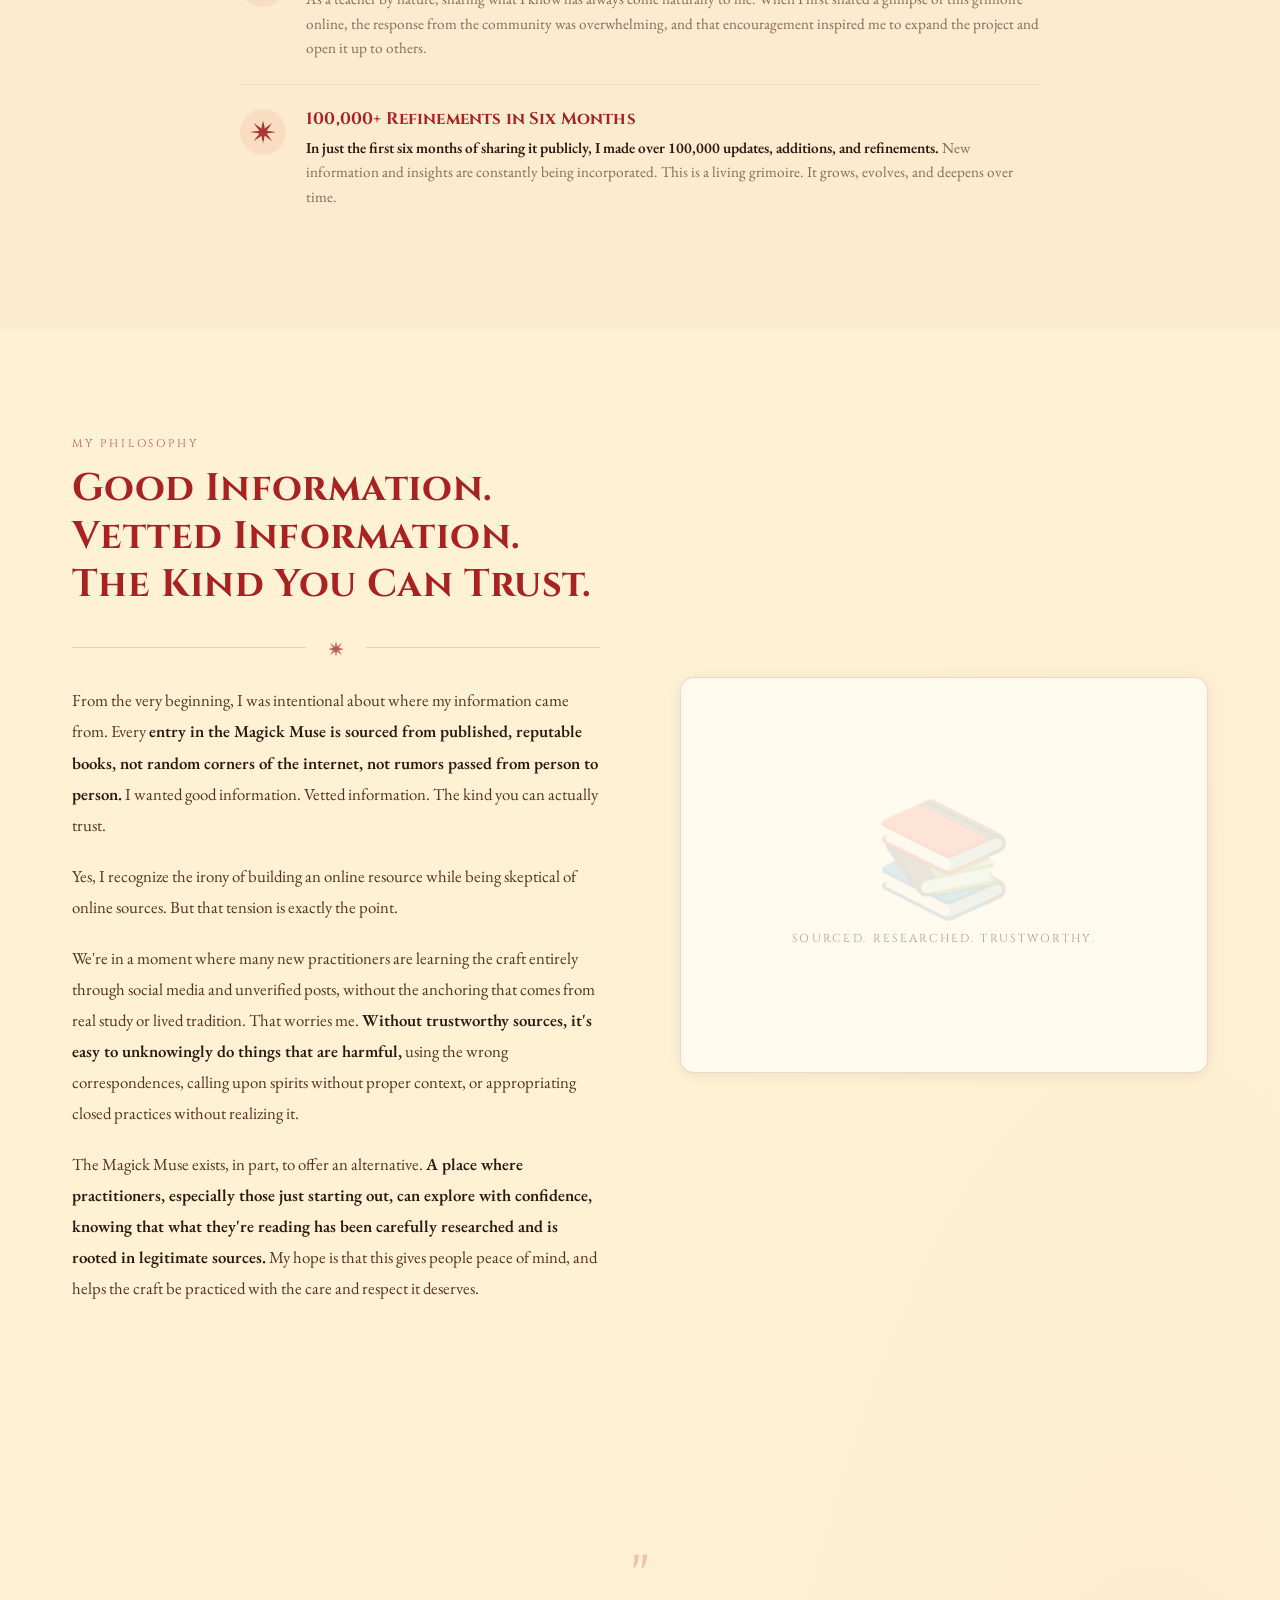
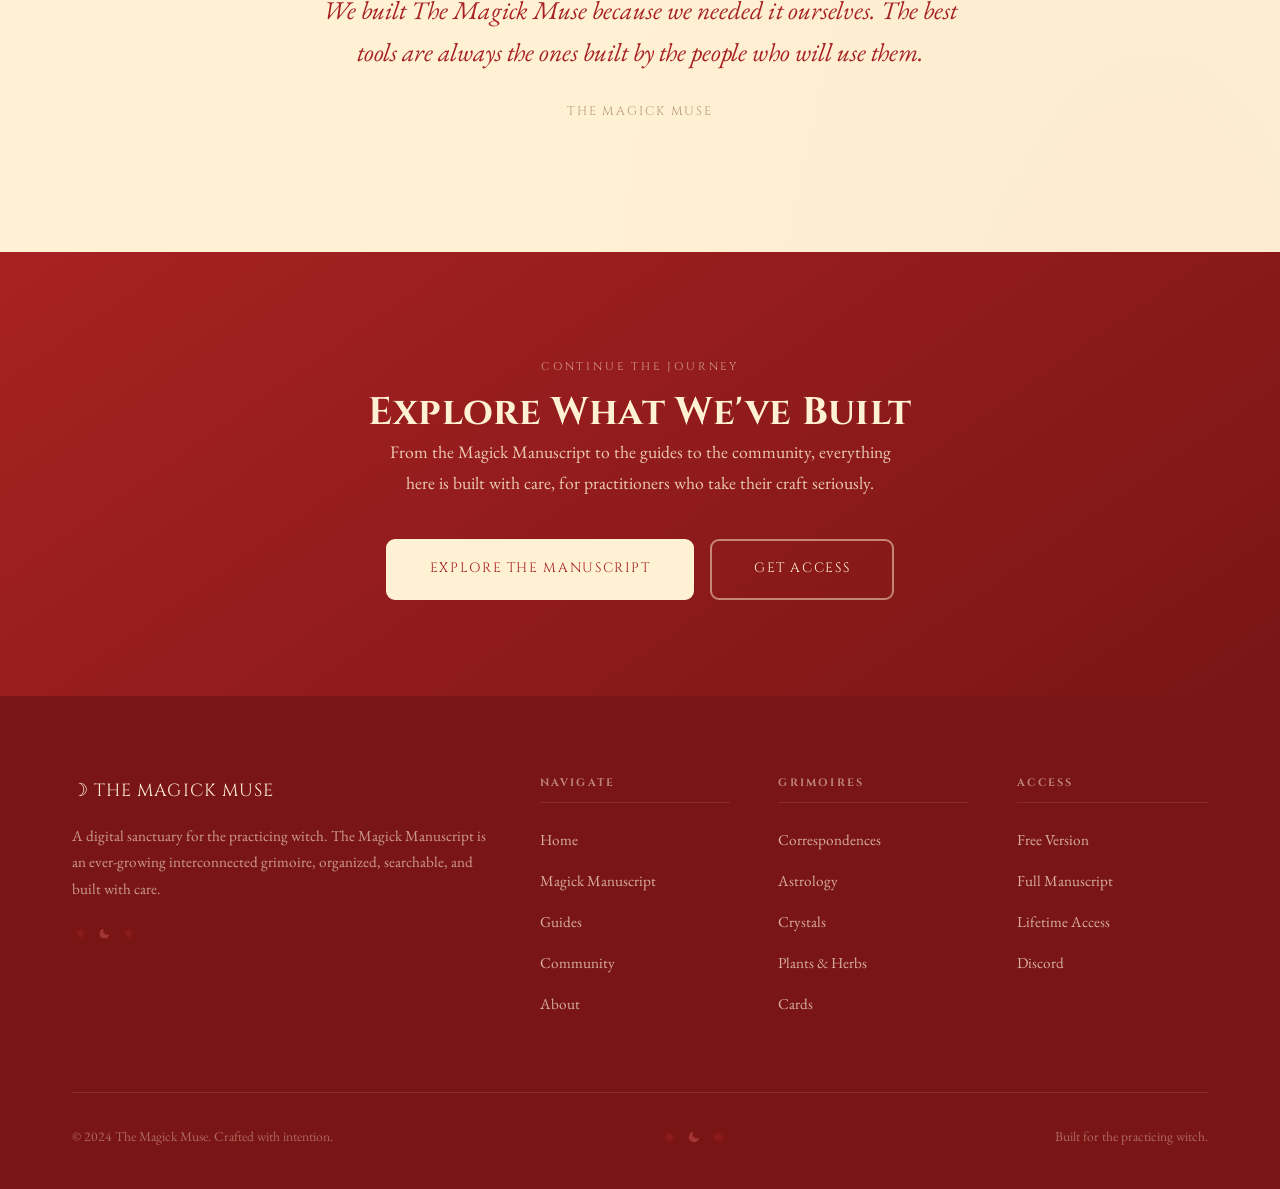
==== commit 3da3457b: "Add screenshot carousel, moon SVG, and replace manuscript visuals - Create assets/moon-icon.svg (cre" ====
--- a/about.html
+++ b/about.html
@@ -5,7 +5,7 @@
   <meta name="viewport" content="width=device-width, initial-scale=1.0" />
   <meta name="description" content="About The Magick Muse: who built it, why, and how the Magick Manuscript came to be." />
   <title>About | The Magick Muse</title>
-  <link rel="stylesheet" href="styles.css?v=3" />
+  <link rel="stylesheet" href="styles.css?v=5" />
   <link rel="icon" type="image/png" href="assets/logo-mark-red.png" />
 </head>
 <body>
@@ -51,7 +51,7 @@
       <div class="container page-hero-inner">
         <span class="section-label">The People Behind the Work</span>
         <h1>About The Magick Muse</h1>
-        <div class="ornament-line" aria-hidden="true"><img src="assets/star-icon.png" alt="" class="star-img" aria-hidden="true" /> ☽ <img src="assets/star-icon.png" alt="" class="star-img" aria-hidden="true" /></div>
+        <div class="ornament-line" aria-hidden="true"><img src="assets/star-icon.png" alt="" class="star-img" aria-hidden="true" /> <img src="assets/moon-icon.svg" alt="" class="moon-img" aria-hidden="true" /> <img src="assets/star-icon.png" alt="" class="star-img" aria-hidden="true" /></div>
         <p>
           A living grimoire built by practitioners, for practitioners,
           with genuine care for the craft.
@@ -277,7 +277,7 @@
             A digital sanctuary for the practicing witch. The Magick Manuscript is an ever-growing
             interconnected grimoire, organized, searchable, and built with care.
           </p>
-          <div class="footer-deco" aria-hidden="true"><img src="assets/star-icon.png" alt="" class="star-img" aria-hidden="true" /> ☽ <img src="assets/star-icon.png" alt="" class="star-img" aria-hidden="true" /></div>
+          <div class="footer-deco" aria-hidden="true"><img src="assets/star-icon.png" alt="" class="star-img" aria-hidden="true" /> <img src="assets/moon-icon.svg" alt="" class="moon-img" aria-hidden="true" /> <img src="assets/star-icon.png" alt="" class="star-img" aria-hidden="true" /></div>
         </div>
         <div class="footer-col">
           <h5>Navigate</h5>
@@ -311,12 +311,12 @@
       </div>
       <div class="footer-bottom">
         <p>© 2024 The Magick Muse. Crafted with intention.</p>
-        <span class="footer-bottom-sym" aria-hidden="true"><img src="assets/star-icon.png" alt="" class="star-img" aria-hidden="true" /> ☽ <img src="assets/star-icon.png" alt="" class="star-img" aria-hidden="true" /></span>
+        <span class="footer-bottom-sym" aria-hidden="true"><img src="assets/star-icon.png" alt="" class="star-img" aria-hidden="true" /> <img src="assets/moon-icon.svg" alt="" class="moon-img" aria-hidden="true" /> <img src="assets/star-icon.png" alt="" class="star-img" aria-hidden="true" /></span>
         <p>Built for the practicing witch.</p>
       </div>
     </div>
   </footer>
 
-  <script src="script.js"></script>
+  <script src="script.js?v=2"></script>
 </body>
 </html>
--- a/styles.css
+++ b/styles.css
@@ -333,9 +333,40 @@
   height: 1.5rem;
   opacity: 0.9;
 }
+.gc-icon .star-img {
+  display: block;
+  margin: 0 auto;
+  height: 1.5rem;
+  opacity: 0.9;
+}
 .hero-bg-ornament .star-img {
   height: 4rem;
   opacity: 0.12;
+}
+
+/* Moon icon image */
+.moon-img {
+  height: 1em;
+  width: auto;
+  display: inline-block;
+  vertical-align: middle;
+  opacity: 0.75;
+}
+.ornament-line .moon-img,
+.footer-deco .moon-img,
+.footer-bottom-sym .moon-img {
+  height: 0.85em;
+  opacity: 0.5;
+}
+.gc-icon .moon-img {
+  display: block;
+  margin: 0 auto;
+  height: 1.5rem;
+  opacity: 0.9;
+}
+.hero-deco .moon-img {
+  height: 0.9em;
+  opacity: 0.75;
 }
 
 .sep-icon {
@@ -346,11 +377,13 @@
 }
 
 .ornament-line {
-  text-align: center;
+  display: flex;
+  align-items: center;
+  justify-content: center;
+  gap: 0.6em;
   color: var(--muted-red);
   opacity: 0.5;
   font-size: 1.1rem;
-  letter-spacing: 0.6em;
   margin: 2.5rem 0;
 }
 
@@ -494,15 +527,15 @@
 
 .grimoire-grid {
   display: grid;
-  grid-template-columns: repeat(auto-fill, minmax(148px, 1fr));
-  gap: 1.25rem;
+  grid-template-columns: repeat(3, 1fr);
+  gap: 1rem;
 }
 
 .grimoire-card {
   background: var(--card-bg);
   border: 1px solid var(--border);
   border-radius: var(--radius);
-  padding: 1.75rem 1.25rem 1.5rem;
+  padding: 1.1rem 1.25rem 1rem;
   text-align: center;
   cursor: pointer;
   transition: all var(--ease-out);
@@ -531,8 +564,8 @@
 }
 
 .grimoire-card .gc-icon {
-  font-size: 2rem;
-  margin-bottom: 0.85rem;
+  font-size: 1.5rem;
+  margin-bottom: 0.5rem;
   display: block;
   line-height: 1;
 }
@@ -543,6 +576,17 @@
   letter-spacing: 0.06em;
   color: var(--deep-red);
   line-height: 1.3;
+  overflow-wrap: break-word;
+  hyphens: auto;
+}
+
+.grimoire-card .gc-count {
+  font-family: var(--font-heading);
+  font-size: 0.62rem;
+  letter-spacing: 0.1em;
+  color: var(--muted-red);
+  opacity: 0.8;
+  margin-top: 0.25rem;
 }
 
 .grimoire-card .gc-desc {
@@ -608,11 +652,13 @@
 }
 
 .hero-deco {
-  display: block;
+  display: flex;
+  align-items: center;
+  justify-content: center;
+  gap: 0.55em;
   font-size: 1.4rem;
   color: var(--muted-red);
   opacity: 0.55;
-  letter-spacing: 0.6em;
   margin: 1.25rem 0;
 }
 
@@ -715,6 +761,14 @@
   letter-spacing: 0.2em;
   text-transform: uppercase;
   color: var(--text-faint);
+}
+
+/* Screenshot fills the content-visual container */
+.content-visual > img {
+  width: 100%;
+  height: 100%;
+  object-fit: cover;
+  display: block;
 }
 
 /* ============================================
@@ -838,6 +892,63 @@
 }
 
 /* ============================================
+   TESTIMONIALS
+   ============================================ */
+
+.testimonial-grid {
+  display: grid;
+  grid-template-columns: repeat(2, 1fr);
+  gap: 1.5rem;
+  max-width: 900px;
+  margin: 0 auto;
+}
+
+.testimonial-card {
+  background: var(--card-bg);
+  border: 1px solid var(--border);
+  border-radius: var(--radius);
+  padding: 1.75rem 1.75rem 1.5rem;
+  display: flex;
+  flex-direction: column;
+  gap: 0.85rem;
+  transition: transform var(--ease), box-shadow var(--ease);
+}
+.testimonial-card:hover {
+  transform: translateY(-4px);
+  box-shadow: var(--shadow);
+}
+
+.testimonial-stars {
+  color: var(--muted-red);
+  font-size: 0.85rem;
+  letter-spacing: 3px;
+  line-height: 1;
+}
+
+.testimonial-text {
+  font-size: 1rem;
+  color: var(--text-mid);
+  line-height: 1.75;
+  font-style: italic;
+  margin: 0;
+  flex: 1;
+}
+
+.testimonial-author {
+  font-family: var(--font-heading);
+  font-size: 0.68rem;
+  letter-spacing: 0.13em;
+  text-transform: uppercase;
+  color: var(--muted-red);
+  font-style: normal;
+  margin-top: 0.25rem;
+}
+.testimonial-source {
+  opacity: 0.55;
+  letter-spacing: 0.08em;
+}
+
+/* ============================================
    GUIDE CARDS
    ============================================ */
 
@@ -1163,8 +1274,10 @@
 .footer-deco {
   margin-top: 1.5rem;
   font-size: 1rem;
-  letter-spacing: 0.5em;
   color: rgba(255, 241, 212, 0.25);
+  display: flex;
+  align-items: center;
+  gap: 0.55em;
 }
 
 .footer-col h5 {
@@ -1205,8 +1318,118 @@
 
 .footer-bottom-sym {
   font-size: 1rem;
-  letter-spacing: 0.5em;
   color: rgba(255, 241, 212, 0.2);
+  display: flex;
+  align-items: center;
+  gap: 0.55em;
+}
+
+/* ============================================
+   SCREENSHOT CAROUSEL
+   ============================================ */
+
+.carousel {
+  position: relative;
+  border-radius: var(--radius);
+  overflow: hidden;
+  box-shadow: var(--shadow);
+  background: var(--card-bg);
+  border: 1px solid var(--border);
+}
+
+.carousel-track-wrap {
+  overflow: hidden;
+}
+
+.carousel-track {
+  display: flex;
+  transition: transform 0.5s cubic-bezier(0.25, 0.46, 0.45, 0.94);
+  will-change: transform;
+}
+
+.carousel-slide {
+  flex: 0 0 100%;
+  min-width: 0;
+  margin: 0;
+}
+
+.carousel-slide img {
+  width: 100%;
+  height: auto;
+  max-height: 540px;
+  object-fit: contain;
+  display: block;
+  background: var(--cream-light);
+}
+
+.carousel-caption {
+  background: rgba(44, 24, 16, 0.68);
+  color: var(--cream);
+  font-family: var(--font-heading);
+  font-size: 0.65rem;
+  letter-spacing: 0.2em;
+  text-transform: uppercase;
+  padding: 0.55rem 1.25rem;
+  text-align: center;
+  margin: 0;
+}
+
+.carousel-btn {
+  position: absolute;
+  top: 50%;
+  transform: translateY(-50%);
+  background: rgba(255, 241, 212, 0.9);
+  border: 1px solid var(--border);
+  border-radius: 50%;
+  width: 40px;
+  height: 40px;
+  font-size: 1.3rem;
+  color: var(--deep-red);
+  cursor: pointer;
+  display: flex;
+  align-items: center;
+  justify-content: center;
+  line-height: 1;
+  transition: all var(--ease);
+  z-index: 2;
+  backdrop-filter: blur(4px);
+  -webkit-backdrop-filter: blur(4px);
+}
+.carousel-btn:hover {
+  background: var(--cream);
+  box-shadow: var(--shadow-sm);
+  transform: translateY(-50%) scale(1.07);
+}
+
+.carousel-prev { left: 0.85rem; }
+.carousel-next { right: 0.85rem; }
+
+.carousel-dots {
+  display: flex;
+  justify-content: center;
+  align-items: center;
+  gap: 0.5rem;
+  padding: 0.8rem 0;
+  background: var(--card-bg);
+  border-top: 1px solid var(--border-light);
+}
+
+.carousel-dot {
+  width: 7px;
+  height: 7px;
+  border-radius: 50%;
+  background: var(--border);
+  border: none;
+  cursor: pointer;
+  transition: all var(--ease);
+  padding: 0;
+}
+.carousel-dot.active {
+  background: var(--muted-red);
+  transform: scale(1.35);
+}
+.carousel-dot:hover:not(.active) {
+  background: var(--text-faint);
 }
 
 /* ============================================
@@ -1251,6 +1474,14 @@
   :root { --nav-h: 64px; }
 
   body { font-size: 17px; }
+
+  /* Remove backdrop-filter so position:fixed children use the viewport
+     as their containing block (not the 64px nav element) */
+  .nav {
+    backdrop-filter: none;
+    -webkit-backdrop-filter: none;
+    background: rgba(255, 241, 212, 0.98);
+  }
 
   .nav-links {
     display: none;
@@ -1303,7 +1534,7 @@
 
   .stats-row { gap: 2rem; }
 
-  .grimoire-grid { grid-template-columns: repeat(auto-fill, minmax(120px, 1fr)); }
+  .grimoire-grid { grid-template-columns: repeat(2, 1fr); }
 
   .btn-group { flex-direction: column; align-items: stretch; }
   .btn-group .btn { justify-content: center; }
@@ -1316,7 +1547,8 @@
 }
 
 @media (max-width: 480px) {
-  .grimoire-grid { grid-template-columns: repeat(auto-fill, minmax(100px, 1fr)); }
+  .grimoire-grid { grid-template-columns: repeat(2, 1fr); }
   .access-grid { grid-template-columns: 1fr; }
+  .testimonial-grid { grid-template-columns: 1fr; }
   .guide-grid { grid-template-columns: 1fr; }
 }
